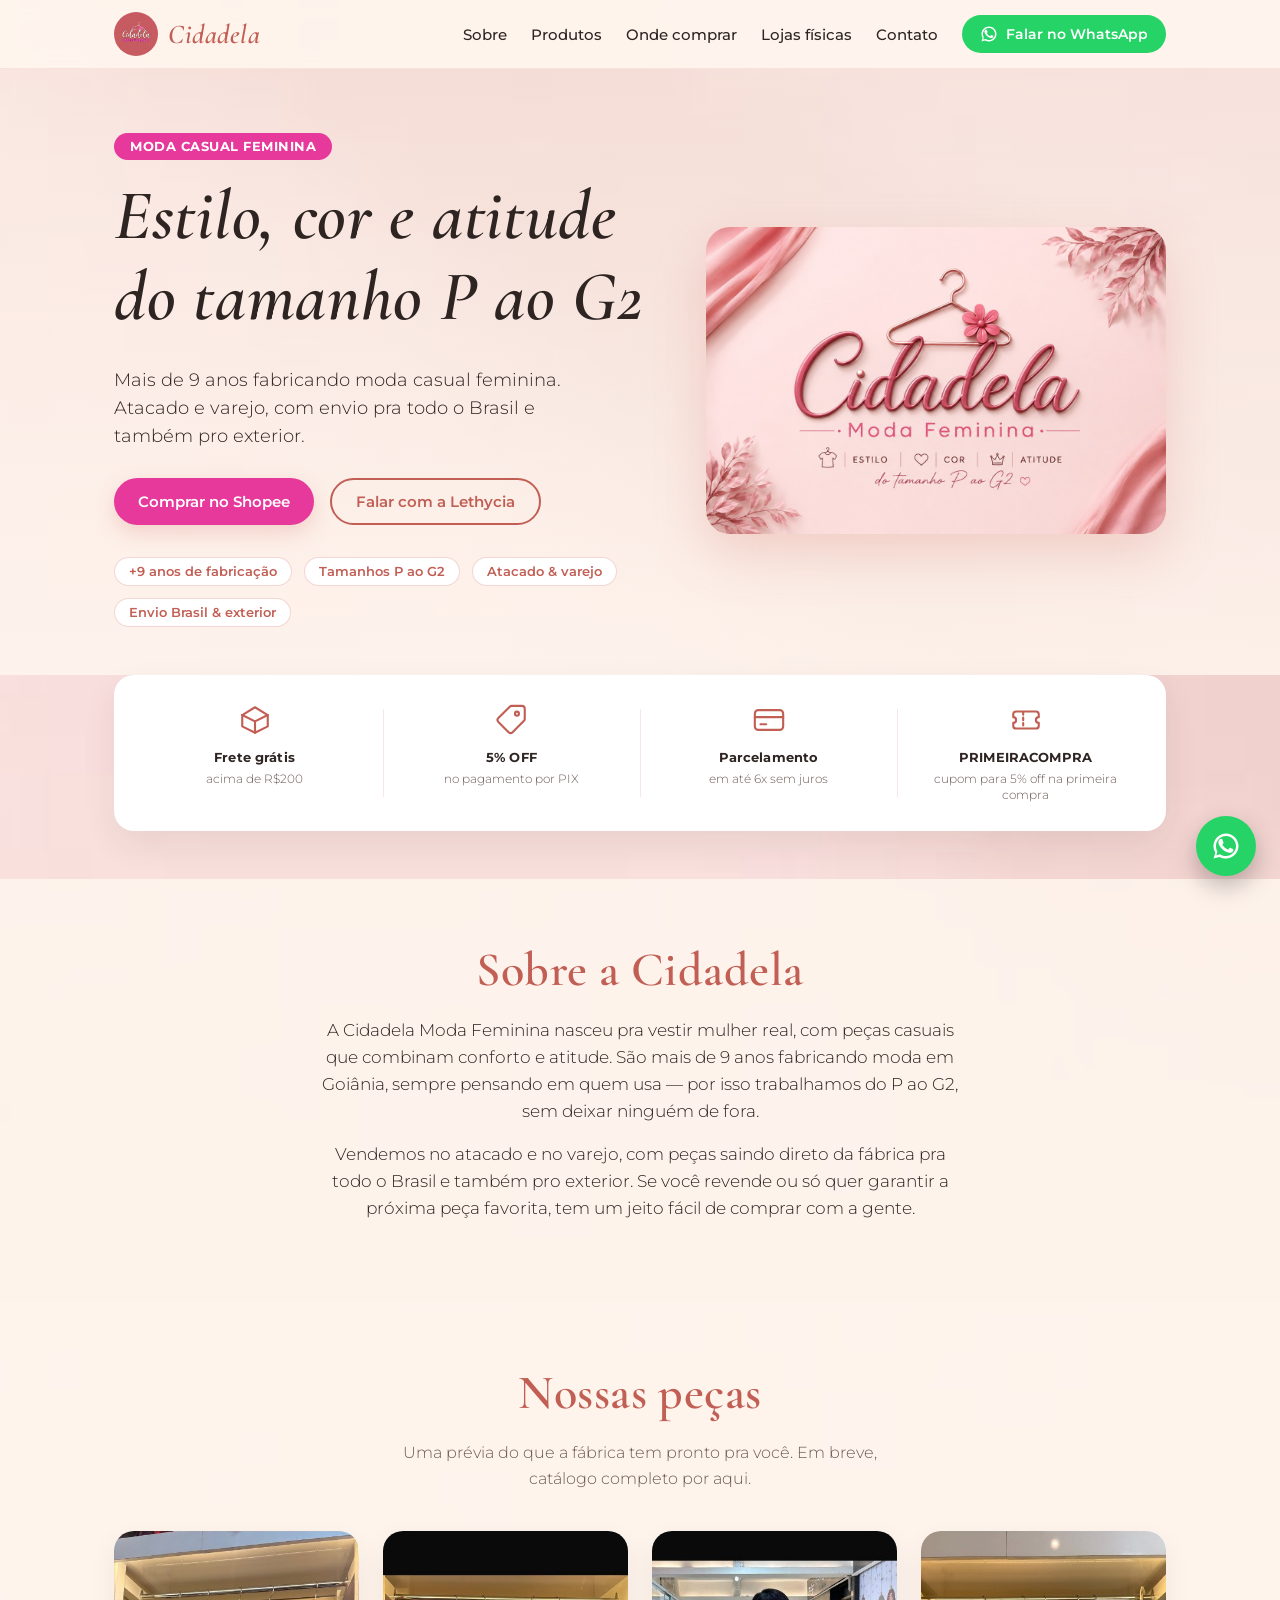
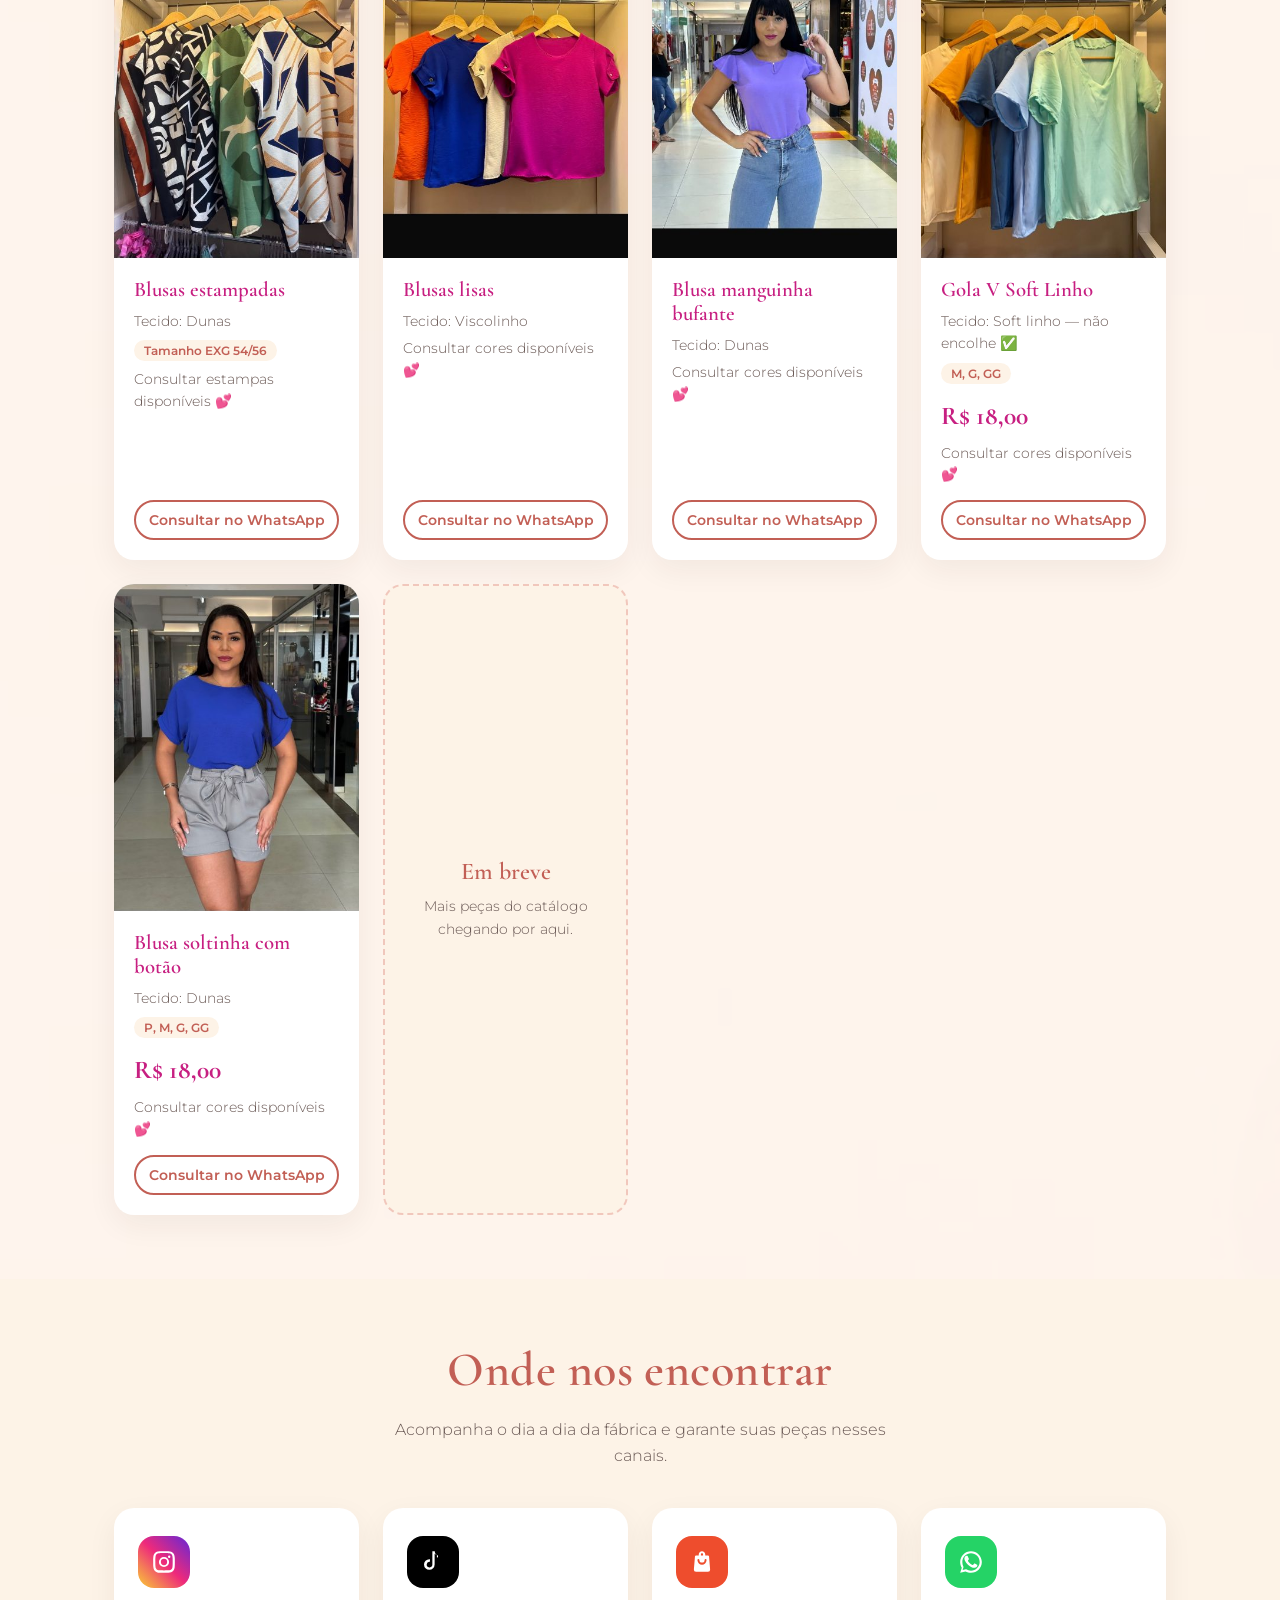
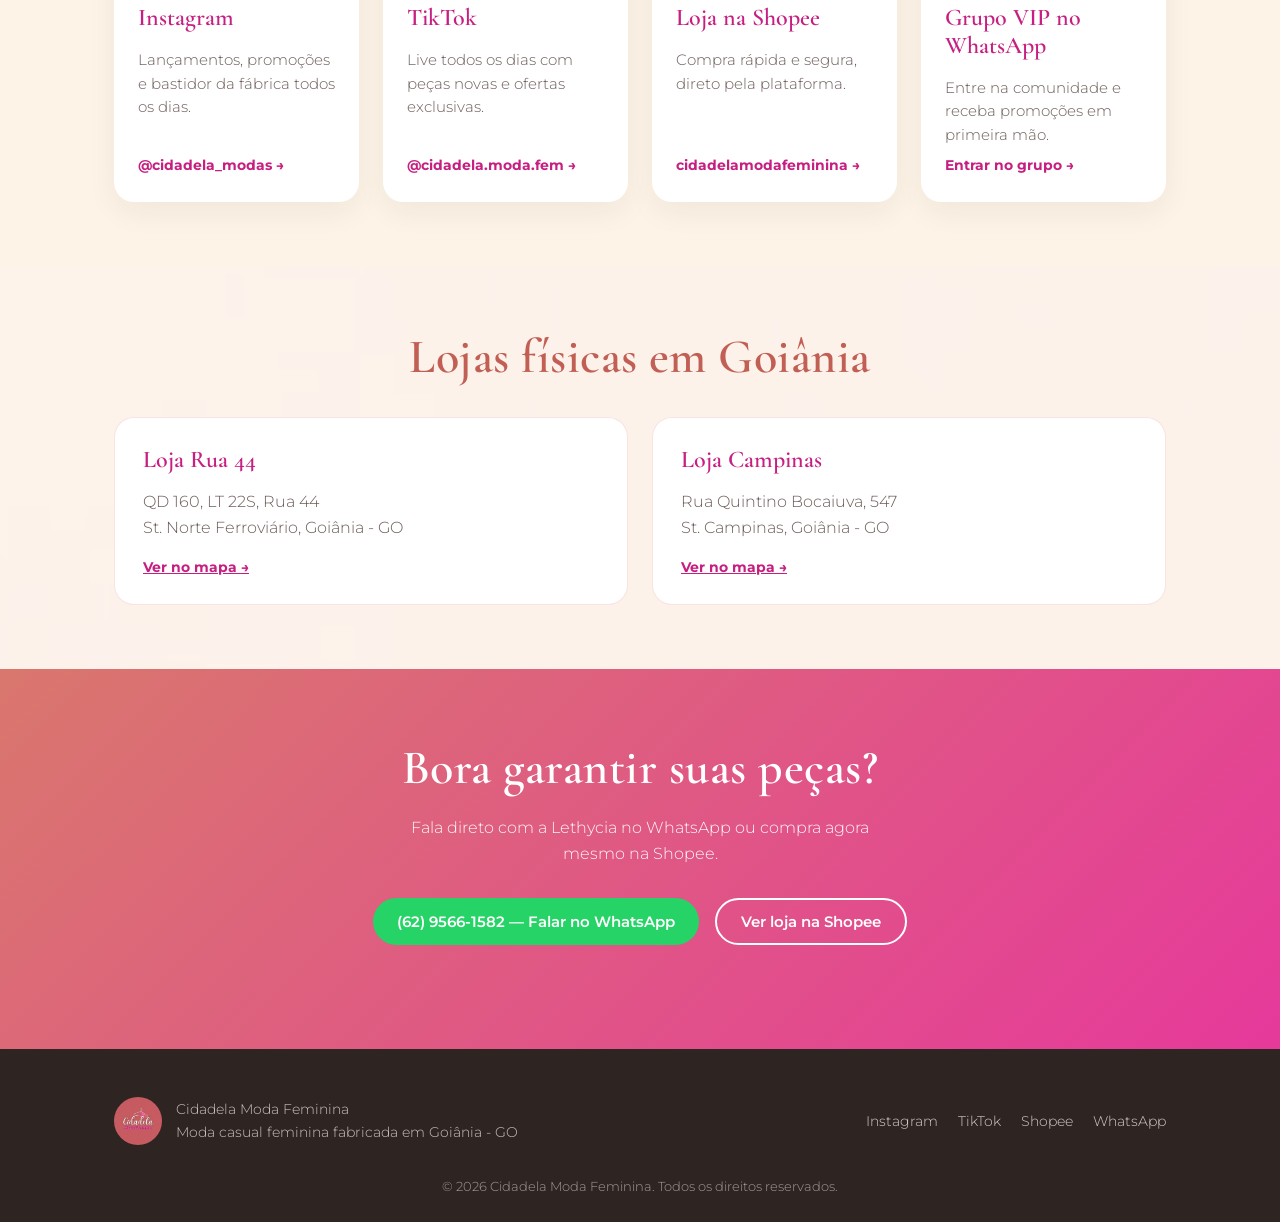
==== site/index.html @ cc1b218b "Site da Cidadela Modas: estrutura completa + faixa de benefícios Adiciona identidade visual, páginas" ====
<!DOCTYPE html>
<html lang="pt-BR">
<head>
<meta charset="UTF-8">
<meta name="viewport" content="width=device-width, initial-scale=1.0">
<title>Cidadela Moda Feminina | Moda Casual Feminina em Goiânia</title>
<meta name="description" content="Cidadela Moda Feminina — moda casual com mais de 9 anos de fabricação. Tamanhos P ao G2, atacado e varejo, envio para todo o Brasil e exterior. Lojas em Goiânia-GO.">
<link rel="icon" href="assets/logo.jpg">
<link rel="preconnect" href="https://fonts.googleapis.com">
<link rel="preconnect" href="https://fonts.gstatic.com" crossorigin>
<link href="https://fonts.googleapis.com/css2?family=Cormorant+Garamond:ital,wght@0,500;0,600;0,700;1,600&family=Montserrat:wght@300;400;500;600;700&display=swap" rel="stylesheet">
<link rel="stylesheet" href="css/style.css">
</head>
<body>

<header class="site-header">
  <div class="container header-inner">
    <a href="#topo" class="brand">
      <img src="assets/logo.jpg" alt="Cidadela Moda Feminina" class="brand-logo">
      <span class="brand-name">Cidadela</span>
    </a>

    <nav class="nav" id="nav">
      <a href="#sobre">Sobre</a>
      <a href="#produtos">Produtos</a>
      <a href="#onde-comprar">Onde comprar</a>
      <a href="#lojas">Lojas físicas</a>
      <a href="#contato">Contato</a>
    </nav>

    <a class="btn btn-whatsapp header-cta" href="https://wa.me/message/KGD7R2L3TGZCN1" target="_blank" rel="noopener">
      <svg viewBox="0 0 24 24" class="icon"><path d="M17.5 14.4c-.3-.1-1.7-.9-2-1-.3-.1-.5-.1-.7.1-.2.3-.8 1-.9 1.1-.2.2-.3.2-.6.1-.3-.1-1.3-.5-2.4-1.5-.9-.8-1.5-1.8-1.7-2.1-.2-.3 0-.5.1-.6.1-.1.3-.3.4-.5.1-.1.2-.3.3-.4.1-.2 0-.3 0-.5s-.7-1.7-1-2.3c-.2-.6-.5-.5-.7-.5h-.6c-.2 0-.5.1-.8.4-.3.3-1 1-1 2.4s1.1 2.8 1.2 3c.1.2 2.1 3.2 5 4.5.7.3 1.3.5 1.7.6.7.2 1.4.2 1.9.1.6-.1 1.7-.7 2-1.4.2-.7.2-1.2.1-1.4-.1-.1-.3-.2-.6-.3z"/><path d="M12 2C6.5 2 2 6.5 2 12c0 1.9.5 3.7 1.5 5.3L2 22l4.9-1.3C8.4 21.5 10.2 22 12 22c5.5 0 10-4.5 10-10S17.5 2 12 2zm0 18c-1.6 0-3.1-.4-4.4-1.2l-.3-.2-3 .8.8-2.9-.2-.3C4.4 15 4 13.6 4 12c0-4.4 3.6-8 8-8s8 3.6 8 8-3.6 8-8 8z"/></svg>
      Falar no WhatsApp
    </a>

    <button class="nav-toggle" id="navToggle" aria-label="Abrir menu">☰</button>
  </div>
</header>

<main>

  <section class="hero" id="topo">
    <div class="container hero-inner">
      <div class="hero-text">
        <span class="eyebrow">Moda Casual Feminina</span>
        <h1>Estilo, cor e atitude do tamanho P ao G2</h1>
        <p class="hero-sub">
          Mais de 9 anos fabricando moda casual feminina. Atacado e varejo,
          com envio pra todo o Brasil e também pro exterior.
        </p>
        <div class="hero-actions">
          <a class="btn btn-primary" href="https://shopee.com.br/cidadelamodafeminina" target="_blank" rel="noopener">Comprar no Shopee</a>
          <a class="btn btn-outline" href="https://wa.me/message/KGD7R2L3TGZCN1" target="_blank" rel="noopener">Falar com a Lethycia</a>
        </div>
        <div class="hero-badges">
          <span>+9 anos de fabricação</span>
          <span>Tamanhos P ao G2</span>
          <span>Atacado &amp; varejo</span>
          <span>Envio Brasil &amp; exterior</span>
        </div>
      </div>
      <div class="hero-media">
        <img src="assets/hero-banner.jpg" alt="Cidadela Moda Feminina — Estilo, cor e atitude do tamanho P ao G2" class="hero-logo">
      </div>
    </div>
  </section>

  <section class="beneficios">
    <div class="container">
      <div class="beneficios-bar">

        <div class="beneficio-item">
          <div class="beneficio-icon">
            <svg viewBox="0 0 24 24" fill="none" stroke="currentColor" stroke-width="1.5" stroke-linecap="round" stroke-linejoin="round"><path d="M21 8.5L12 3 3 8.5"/><path d="M3 8.5v8L12 21l9-4.5v-8"/><path d="M3 8.5L12 13l9-4.5"/><path d="M12 13v8"/></svg>
          </div>
          <h4>Frete grátis</h4>
          <p>acima de R$200</p>
        </div>

        <div class="beneficio-item">
          <div class="beneficio-icon">
            <svg viewBox="0 0 24 24" fill="none" stroke="currentColor" stroke-width="1.5" stroke-linecap="round" stroke-linejoin="round"><path d="M20.6 12.4L12.4 20.6a2 2 0 01-2.8 0l-7.2-7.2a2 2 0 010-2.8l8.2-8.2A2 2 0 0112 2H19a2 2 0 012 2v7a2 2 0 01-.4 1.4z"/><circle cx="15.5" cy="7.5" r="1.4"/></svg>
          </div>
          <h4>5% OFF</h4>
          <p>no pagamento por PIX</p>
        </div>

        <div class="beneficio-item">
          <div class="beneficio-icon">
            <svg viewBox="0 0 24 24" fill="none" stroke="currentColor" stroke-width="1.5" stroke-linecap="round" stroke-linejoin="round"><rect x="2" y="5" width="20" height="14" rx="2.5"/><path d="M2 10h20"/><path d="M6 15h4"/></svg>
          </div>
          <h4>Parcelamento</h4>
          <p>em até 6x sem juros</p>
        </div>

        <div class="beneficio-item">
          <div class="beneficio-icon">
            <svg viewBox="0 0 24 24" fill="none" stroke="currentColor" stroke-width="1.5" stroke-linecap="round" stroke-linejoin="round"><path d="M3 8a2 2 0 012-2h14a2 2 0 012 2v2a2 2 0 000 4v2a2 2 0 01-2 2H5a2 2 0 01-2-2v-2a2 2 0 000-4V8z"/><path d="M10 6.5v11" stroke-dasharray="1.8 2"/></svg>
          </div>
          <h4>PRIMEIRACOMPRA</h4>
          <p>cupom para 5% off na primeira compra</p>
        </div>

      </div>
    </div>
  </section>

  <section class="sobre" id="sobre">
    <div class="container">
      <h2>Sobre a Cidadela</h2>
      <p>
        A Cidadela Moda Feminina nasceu pra vestir mulher real, com peças
        casuais que combinam conforto e atitude. São mais de 9 anos
        fabricando moda em Goiânia, sempre pensando em quem usa —
        por isso trabalhamos do P ao G2, sem deixar ninguém de fora.
      </p>
      <p>
        Vendemos no atacado e no varejo, com peças saindo direto da
        fábrica pra todo o Brasil e também pro exterior. Se você
        revende ou só quer garantir a próxima peça favorita, tem um
        jeito fácil de comprar com a gente.
      </p>
    </div>
  </section>

  <section class="produtos" id="produtos">
    <div class="container">
      <h2>Nossas peças</h2>
      <p class="section-sub">Uma prévia do que a fábrica tem pronto pra você. Em breve, catálogo completo por aqui.</p>

      <div class="produtos-grid">

        <div class="produto-card">
          <div class="produto-img">
            <img src="assets/produtos/produto-1.jpg" alt="Blusas estampadas tecido Dunas, tamanho EXG 54/56">
          </div>
          <div class="produto-info">
            <h3>Blusas estampadas</h3>
            <p class="produto-tecido">Tecido: Dunas</p>
            <span class="produto-tag">Tamanho EXG 54/56</span>
            <p class="produto-obs">Consultar estampas disponíveis 💕</p>
            <a class="btn btn-outline produto-cta" href="https://wa.me/message/KGD7R2L3TGZCN1" target="_blank" rel="noopener">Consultar no WhatsApp</a>
          </div>
        </div>

        <div class="produto-card">
          <div class="produto-img">
            <img src="assets/produtos/produto-2.jpg" alt="Blusas lisas tecido Viscolinho em várias cores">
          </div>
          <div class="produto-info">
            <h3>Blusas lisas</h3>
            <p class="produto-tecido">Tecido: Viscolinho</p>
            <p class="produto-obs">Consultar cores disponíveis 💕</p>
            <a class="btn btn-outline produto-cta" href="https://wa.me/message/KGD7R2L3TGZCN1" target="_blank" rel="noopener">Consultar no WhatsApp</a>
          </div>
        </div>

        <div class="produto-card">
          <div class="produto-img">
            <img src="assets/produtos/produto-3.jpg" alt="Blusa manguinha bufante, tecido Dunas">
          </div>
          <div class="produto-info">
            <h3>Blusa manguinha bufante</h3>
            <p class="produto-tecido">Tecido: Dunas</p>
            <p class="produto-obs">Consultar cores disponíveis 💕</p>
            <a class="btn btn-outline produto-cta" href="https://wa.me/message/KGD7R2L3TGZCN1" target="_blank" rel="noopener">Consultar no WhatsApp</a>
          </div>
        </div>

        <div class="produto-card">
          <div class="produto-img">
            <img src="assets/produtos/produto-4.jpg" alt="Blusa gola V tecido Soft Linho, tamanhos M, G, GG">
          </div>
          <div class="produto-info">
            <h3>Gola V Soft Linho</h3>
            <p class="produto-tecido">Tecido: Soft linho — não encolhe ✅</p>
            <span class="produto-tag">M, G, GG</span>
            <p class="produto-preco">R$ 18,00</p>
            <p class="produto-obs">Consultar cores disponíveis 💕</p>
            <a class="btn btn-outline produto-cta" href="https://wa.me/message/KGD7R2L3TGZCN1" target="_blank" rel="noopener">Consultar no WhatsApp</a>
          </div>
        </div>

        <div class="produto-card">
          <div class="produto-img">
            <img src="assets/produtos/produto-5.jpg" alt="Blusa soltinha manga curta com botão, tamanhos P, M, G, GG">
          </div>
          <div class="produto-info">
            <h3>Blusa soltinha com botão</h3>
            <p class="produto-tecido">Tecido: Dunas</p>
            <span class="produto-tag">P, M, G, GG</span>
            <p class="produto-preco">R$ 18,00</p>
            <p class="produto-obs">Consultar cores disponíveis 💕</p>
            <a class="btn btn-outline produto-cta" href="https://wa.me/message/KGD7R2L3TGZCN1" target="_blank" rel="noopener">Consultar no WhatsApp</a>
          </div>
        </div>

        <div class="produto-card produto-card--em-breve">
          <div class="produto-em-breve-inner">
            <h3>Em breve</h3>
            <p>Mais peças do catálogo chegando por aqui.</p>
          </div>
        </div>

      </div>
    </div>
  </section>

  <section class="onde-comprar" id="onde-comprar">
    <div class="container">
      <h2>Onde nos encontrar</h2>
      <p class="section-sub">Acompanha o dia a dia da fábrica e garante suas peças nesses canais.</p>

      <div class="cards-grid">

        <a class="card" href="https://www.instagram.com/cidadela_modas/" target="_blank" rel="noopener">
          <div class="card-icon ig">
            <svg viewBox="0 0 24 24"><path d="M12 2c2.7 0 3.1 0 4.1.1 1.1 0 1.8.2 2.5.5.7.3 1.2.6 1.7 1.1.5.5.9 1 1.1 1.7.2.6.4 1.4.5 2.5.1 1 .1 1.4.1 4.1s0 3.1-.1 4.1c0 1.1-.2 1.8-.5 2.5-.3.7-.6 1.2-1.1 1.7-.5.5-1 .9-1.7 1.1-.6.2-1.4.4-2.5.5-1 .1-1.4.1-4.1.1s-3.1 0-4.1-.1c-1.1 0-1.8-.2-2.5-.5-.7-.3-1.2-.6-1.7-1.1-.5-.5-.9-1-1.1-1.7-.2-.6-.4-1.4-.5-2.5C2 15.1 2 14.7 2 12s0-3.1.1-4.1c0-1.1.2-1.8.5-2.5.3-.7.6-1.2 1.1-1.7.5-.5 1-.9 1.7-1.1.6-.2 1.4-.4 2.5-.5C8.9 2 9.3 2 12 2zm0 1.8c-2.6 0-2.9 0-4 .1-.9 0-1.4.2-1.8.3-.4.2-.7.4-1.1.7-.3.3-.5.6-.7 1.1-.1.3-.3.9-.3 1.8-.1 1-.1 1.4-.1 4s0 2.9.1 4c0 .9.2 1.4.3 1.8.2.4.4.7.7 1.1.3.3.6.5 1.1.7.3.1.9.3 1.8.3 1 .1 1.4.1 4 .1s2.9 0 4-.1c.9 0 1.4-.2 1.8-.3.4-.2.7-.4 1.1-.7.3-.3.5-.6.7-1.1.1-.3.3-.9.3-1.8.1-1 .1-1.4.1-4s0-2.9-.1-4c0-.9-.2-1.4-.3-1.8-.2-.4-.4-.7-.7-1.1-.3-.3-.6-.5-1.1-.7-.3-.1-.9-.3-1.8-.3-1-.1-1.4-.1-4-.1zm0 3.5a4.7 4.7 0 110 9.4 4.7 4.7 0 010-9.4zm0 1.8a2.9 2.9 0 100 5.8 2.9 2.9 0 000-5.8zm5.9-2a1.1 1.1 0 11-2.2 0 1.1 1.1 0 012.2 0z"/></svg>
          </div>
          <h3>Instagram</h3>
          <p>Lançamentos, promoções e bastidor da fábrica todos os dias.</p>
          <span class="card-link">@cidadela_modas →</span>
        </a>

        <a class="card" href="https://www.tiktok.com/@cidadela.moda.fem" target="_blank" rel="noopener">
          <div class="card-icon tt">
            <svg viewBox="0 0 24 24"><path d="M16.6 5.8a4.3 4.3 0 01-3.1-1.4v9.9a4.9 4.9 0 11-4.9-4.9c.2 0 .4 0 .6.1v2.3a2.6 2.6 0 102.2 2.6V2h2.2a4.3 4.3 0 003 3.9v1.9a6.5 6.5 0 01-1-.1v-1.9z"/></svg>
          </div>
          <h3>TikTok</h3>
          <p>Live todos os dias com peças novas e ofertas exclusivas.</p>
          <span class="card-link">@cidadela.moda.fem →</span>
        </a>

        <a class="card" href="https://shopee.com.br/cidadelamodafeminina" target="_blank" rel="noopener">
          <div class="card-icon shopee">
            <svg viewBox="0 0 24 24"><path d="M12 2c1.7 0 3 1.3 3 3v1h2.5a1 1 0 011 .9l1 12a2 2 0 01-2 2.1H6.5a2 2 0 01-2-2.1l1-12a1 1 0 011-.9H9V5c0-1.7 1.3-3 3-3zm0 2c-.6 0-1 .4-1 1v1h2V5c0-.6-.4-1-1-1zm-3.3 5.3a.9.9 0 00-.9 1c.2 2.4 2 4.2 4.2 4.2s4-1.8 4.2-4.2a.9.9 0 00-1.8-.2 2.4 2.4 0 01-4.8 0 .9.9 0 00-.9-.8z"/></svg>
          </div>
          <h3>Loja na Shopee</h3>
          <p>Compra rápida e segura, direto pela plataforma.</p>
          <span class="card-link">cidadelamodafeminina →</span>
        </a>

        <a class="card" href="https://chat.whatsapp.com/IP3tio9bbQS1uq82kIvzoi" target="_blank" rel="noopener">
          <div class="card-icon wa">
            <svg viewBox="0 0 24 24"><path d="M17.5 14.4c-.3-.1-1.7-.9-2-1-.3-.1-.5-.1-.7.1-.2.3-.8 1-.9 1.1-.2.2-.3.2-.6.1-.3-.1-1.3-.5-2.4-1.5-.9-.8-1.5-1.8-1.7-2.1-.2-.3 0-.5.1-.6.1-.1.3-.3.4-.5.1-.1.2-.3.3-.4.1-.2 0-.3 0-.5s-.7-1.7-1-2.3c-.2-.6-.5-.5-.7-.5h-.6c-.2 0-.5.1-.8.4-.3.3-1 1-1 2.4s1.1 2.8 1.2 3c.1.2 2.1 3.2 5 4.5.7.3 1.3.5 1.7.6.7.2 1.4.2 1.9.1.6-.1 1.7-.7 2-1.4.2-.7.2-1.2.1-1.4-.1-.1-.3-.2-.6-.3z"/><path d="M12 2C6.5 2 2 6.5 2 12c0 1.9.5 3.7 1.5 5.3L2 22l4.9-1.3C8.4 21.5 10.2 22 12 22c5.5 0 10-4.5 10-10S17.5 2 12 2zm0 18c-1.6 0-3.1-.4-4.4-1.2l-.3-.2-3 .8.8-2.9-.2-.3C4.4 15 4 13.6 4 12c0-4.4 3.6-8 8-8s8 3.6 8 8-3.6 8-8 8z"/></svg>
          </div>
          <h3>Grupo VIP no WhatsApp</h3>
          <p>Entre na comunidade e receba promoções em primeira mão.</p>
          <span class="card-link">Entrar no grupo →</span>
        </a>

      </div>
    </div>
  </section>

  <section class="lojas" id="lojas">
    <div class="container">
      <h2>Lojas físicas em Goiânia</h2>
      <div class="lojas-grid">
        <div class="loja-card">
          <h3>Loja Rua 44</h3>
          <p>QD 160, LT 22S, Rua 44<br>St. Norte Ferroviário, Goiânia - GO</p>
          <a href="https://www.google.com/maps/search/?api=1&query=QD+160%2C+LT+22S%2C+Rua+44%2C+St+Norte+Ferroviario%2C+Goiania+GO" target="_blank" rel="noopener" class="card-link">Ver no mapa →</a>
        </div>
        <div class="loja-card">
          <h3>Loja Campinas</h3>
          <p>Rua Quintino Bocaiuva, 547<br>St. Campinas, Goiânia - GO</p>
          <a href="https://www.google.com/maps/search/?api=1&query=Rua+Quintino+Bocaiuva%2C+547%2C+St+Campinas%2C+Goiania+GO" target="_blank" rel="noopener" class="card-link">Ver no mapa →</a>
        </div>
      </div>
    </div>
  </section>

  <section class="cta-final" id="contato">
    <div class="container cta-final-inner">
      <h2>Bora garantir suas peças?</h2>
      <p>Fala direto com a Lethycia no WhatsApp ou compra agora mesmo na Shopee.</p>
      <div class="hero-actions center">
        <a class="btn btn-whatsapp" href="https://wa.me/message/KGD7R2L3TGZCN1" target="_blank" rel="noopener">(62) 9566-1582 — Falar no WhatsApp</a>
        <a class="btn btn-outline-light" href="https://shopee.com.br/cidadelamodafeminina" target="_blank" rel="noopener">Ver loja na Shopee</a>
      </div>
    </div>
  </section>

</main>

<footer class="site-footer">
  <div class="container footer-inner">
    <div class="footer-brand">
      <img src="assets/logo.jpg" alt="Cidadela Moda Feminina" class="footer-logo">
      <p>Cidadela Moda Feminina<br>Moda casual feminina fabricada em Goiânia - GO</p>
    </div>
    <div class="footer-links">
      <a href="https://www.instagram.com/cidadela_modas/" target="_blank" rel="noopener">Instagram</a>
      <a href="https://www.tiktok.com/@cidadela.moda.fem" target="_blank" rel="noopener">TikTok</a>
      <a href="https://shopee.com.br/cidadelamodafeminina" target="_blank" rel="noopener">Shopee</a>
      <a href="https://wa.me/message/KGD7R2L3TGZCN1" target="_blank" rel="noopener">WhatsApp</a>
    </div>
  </div>
  <p class="footer-copy">© <span id="year"></span> Cidadela Moda Feminina. Todos os direitos reservados.</p>
</footer>

<a class="whatsapp-float" href="https://wa.me/message/KGD7R2L3TGZCN1" target="_blank" rel="noopener" aria-label="Falar no WhatsApp">
  <svg viewBox="0 0 24 24"><path d="M17.5 14.4c-.3-.1-1.7-.9-2-1-.3-.1-.5-.1-.7.1-.2.3-.8 1-.9 1.1-.2.2-.3.2-.6.1-.3-.1-1.3-.5-2.4-1.5-.9-.8-1.5-1.8-1.7-2.1-.2-.3 0-.5.1-.6.1-.1.3-.3.4-.5.1-.1.2-.3.3-.4.1-.2 0-.3 0-.5s-.7-1.7-1-2.3c-.2-.6-.5-.5-.7-.5h-.6c-.2 0-.5.1-.8.4-.3.3-1 1-1 2.4s1.1 2.8 1.2 3c.1.2 2.1 3.2 5 4.5.7.3 1.3.5 1.7.6.7.2 1.4.2 1.9.1.6-.1 1.7-.7 2-1.4.2-.7.2-1.2.1-1.4-.1-.1-.3-.2-.6-.3z"/><path d="M12 2C6.5 2 2 6.5 2 12c0 1.9.5 3.7 1.5 5.3L2 22l4.9-1.3C8.4 21.5 10.2 22 12 22c5.5 0 10-4.5 10-10S17.5 2 12 2zm0 18c-1.6 0-3.1-.4-4.4-1.2l-.3-.2-3 .8.8-2.9-.2-.3C4.4 15 4 13.6 4 12c0-4.4 3.6-8 8-8s8 3.6 8 8-3.6 8-8 8z"/></svg>
</a>

<script src="js/script.js"></script>
</body>
</html>
---- site/css/style.css ----
:root {
  --coral: #D9776D;
  --coral-dark: #C25F55;
  --magenta: #E6399B;
  --magenta-dark: #C71F81;
  --cream: #FFF8F0;
  --cream-deep: #FDF3E7;
  --ink: #2E2422;
  --shadow: rgba(217, 119, 109, 0.25);
}

* { box-sizing: border-box; }

html { scroll-behavior: smooth; }

body {
  margin: 0;
  font-family: 'Montserrat', sans-serif;
  font-weight: 300;
  color: var(--ink);
  background: var(--cream) url('../assets/fundo.jpg') no-repeat center top scroll;
  background-size: cover;
  overflow-x: hidden;
}

h1, h2, h3 {
  font-family: 'Cormorant Garamond', serif;
  font-weight: 600;
  letter-spacing: .01em;
  margin: 0 0 .4em;
  line-height: 1.15;
}

h1 { font-size: clamp(2.8rem, 5.5vw, 4.4rem); font-style: italic; font-weight: 600; }
h2 { font-size: clamp(2.2rem, 4vw, 3rem); color: var(--coral-dark); }
h3 { font-size: 1.5rem; font-weight: 600; color: var(--magenta-dark); letter-spacing: 0; }

p { line-height: 1.6; }

.container {
  max-width: 1100px;
  margin: 0 auto;
  padding: 0 24px;
}

/* Header */
.site-header {
  position: sticky;
  top: 0;
  z-index: 50;
  background: rgba(255, 248, 240, 0.9);
  backdrop-filter: blur(8px);
  border-bottom: 1px solid rgba(217, 119, 109, 0.15);
}

.header-inner {
  display: flex;
  align-items: center;
  gap: 24px;
  padding: 12px 24px;
}

.brand {
  display: flex;
  align-items: center;
  gap: 10px;
  text-decoration: none;
  color: var(--ink);
  margin-right: auto;
}

.brand-logo {
  width: 44px;
  height: 44px;
  border-radius: 50%;
  object-fit: cover;
}

.brand-name {
  font-family: 'Cormorant Garamond', serif;
  font-style: italic;
  font-weight: 600;
  font-size: 1.7rem;
  letter-spacing: .02em;
  color: var(--coral-dark);
}

.nav {
  display: flex;
  gap: 24px;
}

.nav a {
  text-decoration: none;
  color: var(--ink);
  font-weight: 500;
  font-size: .95rem;
}

.nav a:hover { color: var(--magenta); }

.nav-toggle {
  display: none;
  background: none;
  border: none;
  font-size: 1.4rem;
  cursor: pointer;
  color: var(--coral-dark);
}

/* Buttons */
.btn {
  display: inline-flex;
  align-items: center;
  gap: 8px;
  padding: 12px 24px;
  border-radius: 999px;
  text-decoration: none;
  font-weight: 600;
  font-size: .95rem;
  transition: transform .15s ease, box-shadow .15s ease;
  white-space: nowrap;
}

.btn:hover { transform: translateY(-2px); }

.btn .icon { width: 18px; height: 18px; fill: currentColor; }

.btn-primary {
  background: var(--magenta);
  color: #fff;
  box-shadow: 0 8px 20px var(--shadow);
}

.btn-outline {
  background: transparent;
  border: 2px solid var(--coral-dark);
  color: var(--coral-dark);
}

.btn-outline-light {
  background: transparent;
  border: 2px solid #fff;
  color: #fff;
}

.btn-whatsapp {
  background: #25D366;
  color: #fff;
}

.header-cta { padding: 10px 18px; font-size: .85rem; }

/* Hero */
.hero {
  padding: 64px 0 48px;
  background: linear-gradient(rgba(255, 248, 240, .35), rgba(255, 248, 240, .8));
}

.hero-inner {
  display: flex;
  align-items: center;
  gap: 48px;
  flex-wrap: wrap;
}

.hero-text { flex: 1 1 420px; }

.eyebrow {
  display: inline-block;
  background: var(--magenta);
  color: #fff;
  padding: 6px 16px;
  border-radius: 999px;
  font-size: .8rem;
  font-weight: 700;
  letter-spacing: .04em;
  text-transform: uppercase;
  margin-bottom: 16px;
}

.hero-sub {
  font-size: 1.1rem;
  max-width: 480px;
  margin-bottom: 28px;
}

.hero-actions {
  display: flex;
  gap: 16px;
  flex-wrap: wrap;
  margin-bottom: 32px;
}

.hero-actions.center { justify-content: center; }

.hero-badges {
  display: flex;
  gap: 12px;
  flex-wrap: wrap;
}

.hero-badges span {
  background: #fff;
  border: 1px solid rgba(217,119,109,.3);
  padding: 6px 14px;
  border-radius: 999px;
  font-size: .8rem;
  color: var(--coral-dark);
  font-weight: 600;
}

.hero-media {
  flex: 1 1 280px;
  display: flex;
  justify-content: center;
}

.hero-logo {
  width: min(460px, 90vw);
  height: auto;
  border-radius: 24px;
  box-shadow: 0 20px 50px var(--shadow);
}

/* Benefícios */
.beneficios {
  padding: 0 0 48px;
  position: relative;
  z-index: 1;
}

.beneficios-bar {
  background: #fff;
  border-radius: 20px;
  box-shadow: 0 14px 34px rgba(46, 36, 34, .08);
  display: grid;
  grid-template-columns: repeat(4, 1fr);
  padding: 28px 12px;
}

.beneficio-item {
  display: flex;
  flex-direction: column;
  align-items: center;
  text-align: center;
  gap: 6px;
  padding: 0 16px;
  position: relative;
}

.beneficio-item + .beneficio-item::before {
  content: '';
  position: absolute;
  left: 0;
  top: 6px;
  bottom: 6px;
  width: 1px;
  background: rgba(217, 119, 109, .18);
}

.beneficio-icon {
  width: 34px;
  height: 34px;
  color: var(--coral-dark);
  margin-bottom: 6px;
}

.beneficio-icon svg { width: 100%; height: 100%; }

.beneficio-item h4 {
  font-family: 'Montserrat', sans-serif;
  font-size: .82rem;
  font-weight: 700;
  color: var(--ink);
  margin: 0;
  letter-spacing: .01em;
}

.beneficio-item p {
  font-size: .76rem;
  color: #6b5a56;
  margin: 0;
  line-height: 1.3;
}

@media (max-width: 780px) {
  .beneficios-bar {
    grid-template-columns: repeat(2, 1fr);
    row-gap: 28px;
  }

  .beneficio-item:nth-child(odd)::before { display: none; }
}

@media (max-width: 420px) {
  .beneficios-bar { grid-template-columns: 1fr; }
  .beneficio-item::before { display: none; }
}

/* Sobre */
.sobre {
  padding: 64px 0;
  text-align: center;
  background: rgba(255, 248, 240, .82);
}

.sobre p {
  max-width: 640px;
  margin: 0 auto 16px;
  font-size: 1.05rem;
}

/* Produtos */
.produtos {
  padding: 64px 0;
  background: rgba(255, 248, 240, .88);
}

.produtos h2 { text-align: center; }

.produtos-grid {
  display: grid;
  grid-template-columns: repeat(auto-fit, minmax(230px, 1fr));
  gap: 24px;
  margin-top: 40px;
}

.produto-card {
  background: #fff;
  border-radius: 20px;
  overflow: hidden;
  box-shadow: 0 10px 30px rgba(46, 36, 34, .06);
  display: flex;
  flex-direction: column;
  transition: transform .2s ease, box-shadow .2s ease;
}

.produto-card:hover {
  transform: translateY(-6px);
  box-shadow: 0 16px 36px var(--shadow);
}

.produto-img {
  aspect-ratio: 3 / 4;
  overflow: hidden;
  background: var(--cream-deep);
}

.produto-img img {
  width: 100%;
  height: 100%;
  object-fit: cover;
  display: block;
}

.produto-info {
  padding: 20px;
  display: flex;
  flex-direction: column;
  gap: 6px;
  flex: 1;
}

.produto-info h3 { font-size: 1.3rem; margin-bottom: 2px; }

.produto-tecido {
  font-size: .88rem;
  color: #6b5a56;
  margin: 0;
}

.produto-tag {
  display: inline-block;
  align-self: flex-start;
  background: var(--cream-deep);
  color: var(--coral-dark);
  font-size: .78rem;
  font-weight: 600;
  padding: 3px 10px;
  border-radius: 999px;
  margin: 2px 0;
}

.produto-preco {
  font-family: 'Cormorant Garamond', serif;
  font-size: 1.6rem;
  font-weight: 700;
  color: var(--magenta-dark);
  margin: 4px 0 0;
}

.produto-obs {
  font-size: .85rem;
  color: #6b5a56;
  margin: 0 0 8px;
}

.produto-cta {
  margin-top: auto;
  justify-content: center;
  padding: 10px 20px;
  font-size: .85rem;
}

.produto-card--em-breve {
  align-items: center;
  justify-content: center;
  text-align: center;
  background: var(--cream-deep);
  border: 2px dashed rgba(217, 119, 109, .35);
  box-shadow: none;
  min-height: 260px;
}

.produto-em-breve-inner { padding: 24px; }
.produto-em-breve-inner h3 { color: var(--coral-dark); }
.produto-em-breve-inner p { color: #6b5a56; font-size: .9rem; margin: 0; }

/* Onde comprar */
.onde-comprar {
  padding: 64px 0;
  background: var(--cream-deep);
}

.onde-comprar h2, .lojas h2 { text-align: center; }

.section-sub {
  text-align: center;
  max-width: 520px;
  margin: 0 auto 40px;
  color: #6b5a56;
}

.cards-grid {
  display: grid;
  grid-template-columns: repeat(auto-fit, minmax(230px, 1fr));
  gap: 24px;
}

.card {
  background: #fff;
  border-radius: 20px;
  padding: 28px 24px;
  text-decoration: none;
  color: var(--ink);
  box-shadow: 0 10px 30px rgba(46, 36, 34, .06);
  transition: transform .2s ease, box-shadow .2s ease;
  display: flex;
  flex-direction: column;
  gap: 8px;
}

.card:hover {
  transform: translateY(-6px);
  box-shadow: 0 16px 36px var(--shadow);
}

.card-icon {
  width: 52px;
  height: 52px;
  border-radius: 16px;
  display: flex;
  align-items: center;
  justify-content: center;
  margin-bottom: 8px;
}

.card-icon svg { width: 26px; height: 26px; fill: #fff; }

.card-icon.ig { background: linear-gradient(45deg, #f9ce34, #ee2a7b, #6228d7); }
.card-icon.tt { background: #000; }
.card-icon.shopee { background: #EE4D2D; }
.card-icon.wa { background: #25D366; }

.card p { font-size: .92rem; color: #6b5a56; margin: 0; }

.card-link {
  margin-top: auto;
  font-weight: 700;
  color: var(--magenta-dark);
  font-size: .9rem;
}

/* Lojas */
.lojas { padding: 64px 0; background: rgba(255, 248, 240, .82); }

.lojas-grid {
  display: grid;
  grid-template-columns: repeat(auto-fit, minmax(260px, 1fr));
  gap: 24px;
  margin-top: 32px;
}

.loja-card {
  background: #fff;
  border: 1px solid rgba(217,119,109,.2);
  border-radius: 20px;
  padding: 28px;
}

.loja-card p { color: #6b5a56; margin-bottom: 16px; }

/* CTA final */
.cta-final {
  padding: 72px 0;
  background: linear-gradient(135deg, var(--coral), var(--magenta));
  color: #fff;
  text-align: center;
}

.cta-final h2 { color: #fff; }
.cta-final p { max-width: 460px; margin: 0 auto 32px; opacity: .95; }

/* Footer */
.site-footer {
  background: var(--ink);
  color: #f4e9e6;
  padding: 48px 0 24px;
}

.footer-inner {
  display: flex;
  justify-content: space-between;
  align-items: center;
  flex-wrap: wrap;
  gap: 24px;
}

.footer-brand {
  display: flex;
  align-items: center;
  gap: 14px;
}

.footer-logo {
  width: 48px;
  height: 48px;
  border-radius: 50%;
  object-fit: cover;
}

.footer-brand p { margin: 0; font-size: .9rem; opacity: .8; }

.footer-links {
  display: flex;
  gap: 20px;
  flex-wrap: wrap;
}

.footer-links a {
  color: #f4e9e6;
  text-decoration: none;
  font-size: .9rem;
  opacity: .85;
}

.footer-links a:hover { opacity: 1; color: var(--magenta); }

.footer-copy {
  text-align: center;
  font-size: .8rem;
  opacity: .6;
  margin: 32px 0 0;
}

/* Floating WhatsApp */
.whatsapp-float {
  position: fixed;
  bottom: 24px;
  right: 24px;
  width: 60px;
  height: 60px;
  background: #25D366;
  border-radius: 50%;
  display: flex;
  align-items: center;
  justify-content: center;
  box-shadow: 0 10px 24px rgba(0,0,0,.25);
  z-index: 60;
}

.whatsapp-float svg { width: 30px; height: 30px; fill: #fff; }

/* Responsive */
@media (max-width: 780px) {
  .nav { display: none; }
  .nav-toggle { display: block; }
  .header-cta { display: none; }

  .nav.open {
    display: flex;
    flex-direction: column;
    position: absolute;
    top: 100%;
    left: 0;
    right: 0;
    background: var(--cream);
    padding: 16px 24px;
    gap: 16px;
    box-shadow: 0 10px 20px rgba(0,0,0,.08);
  }
}
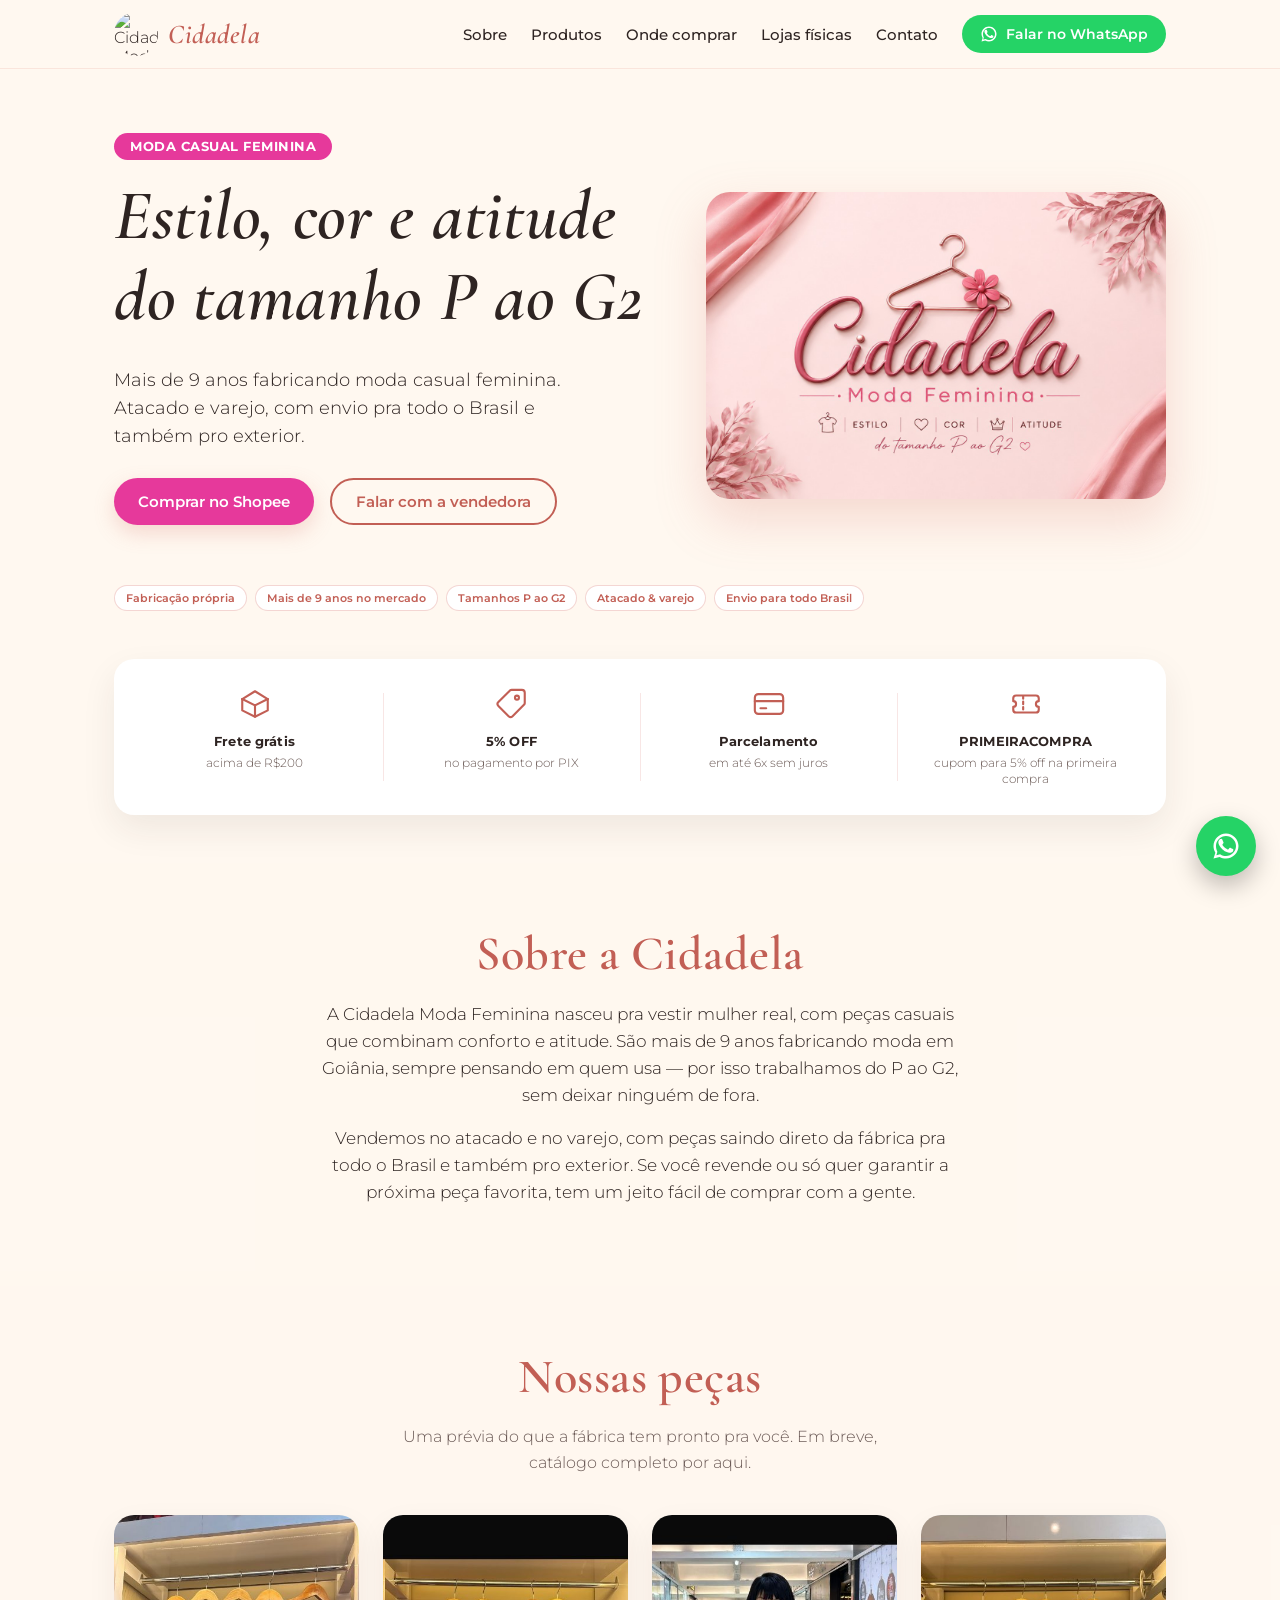
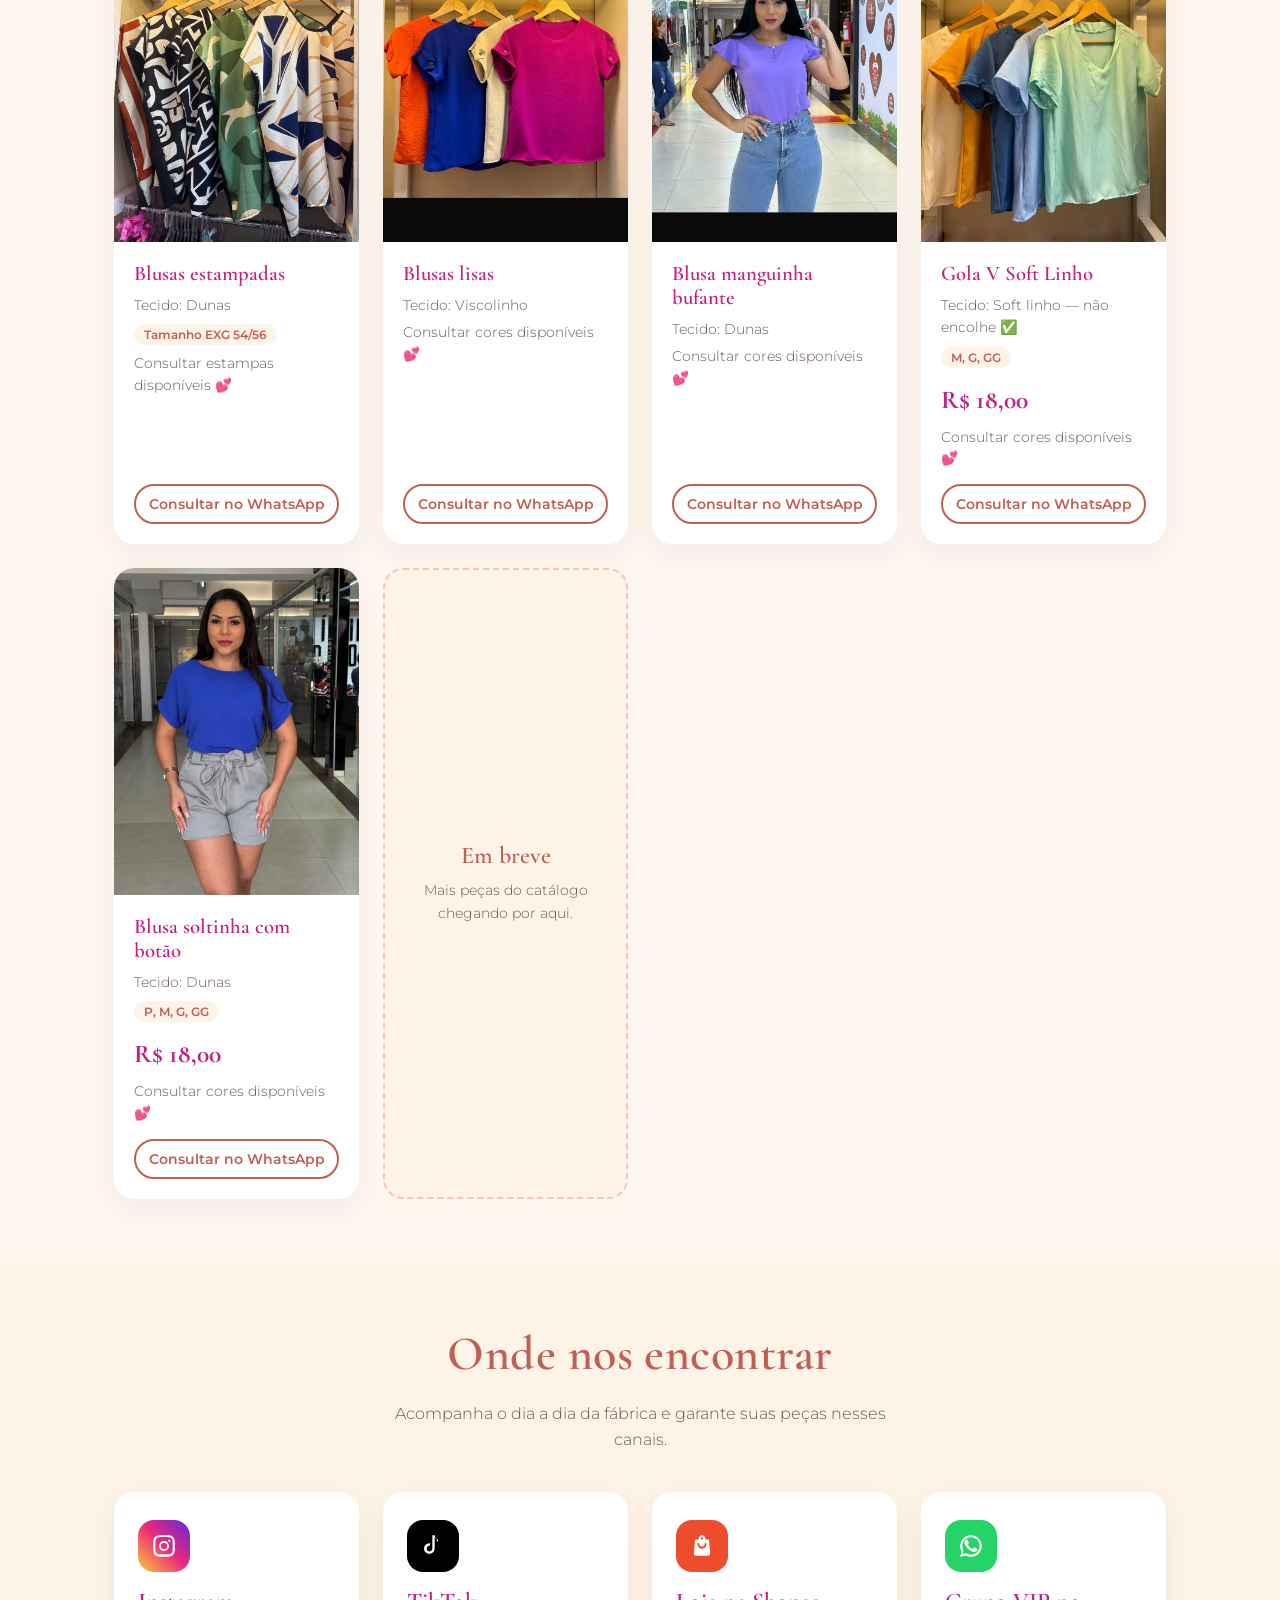
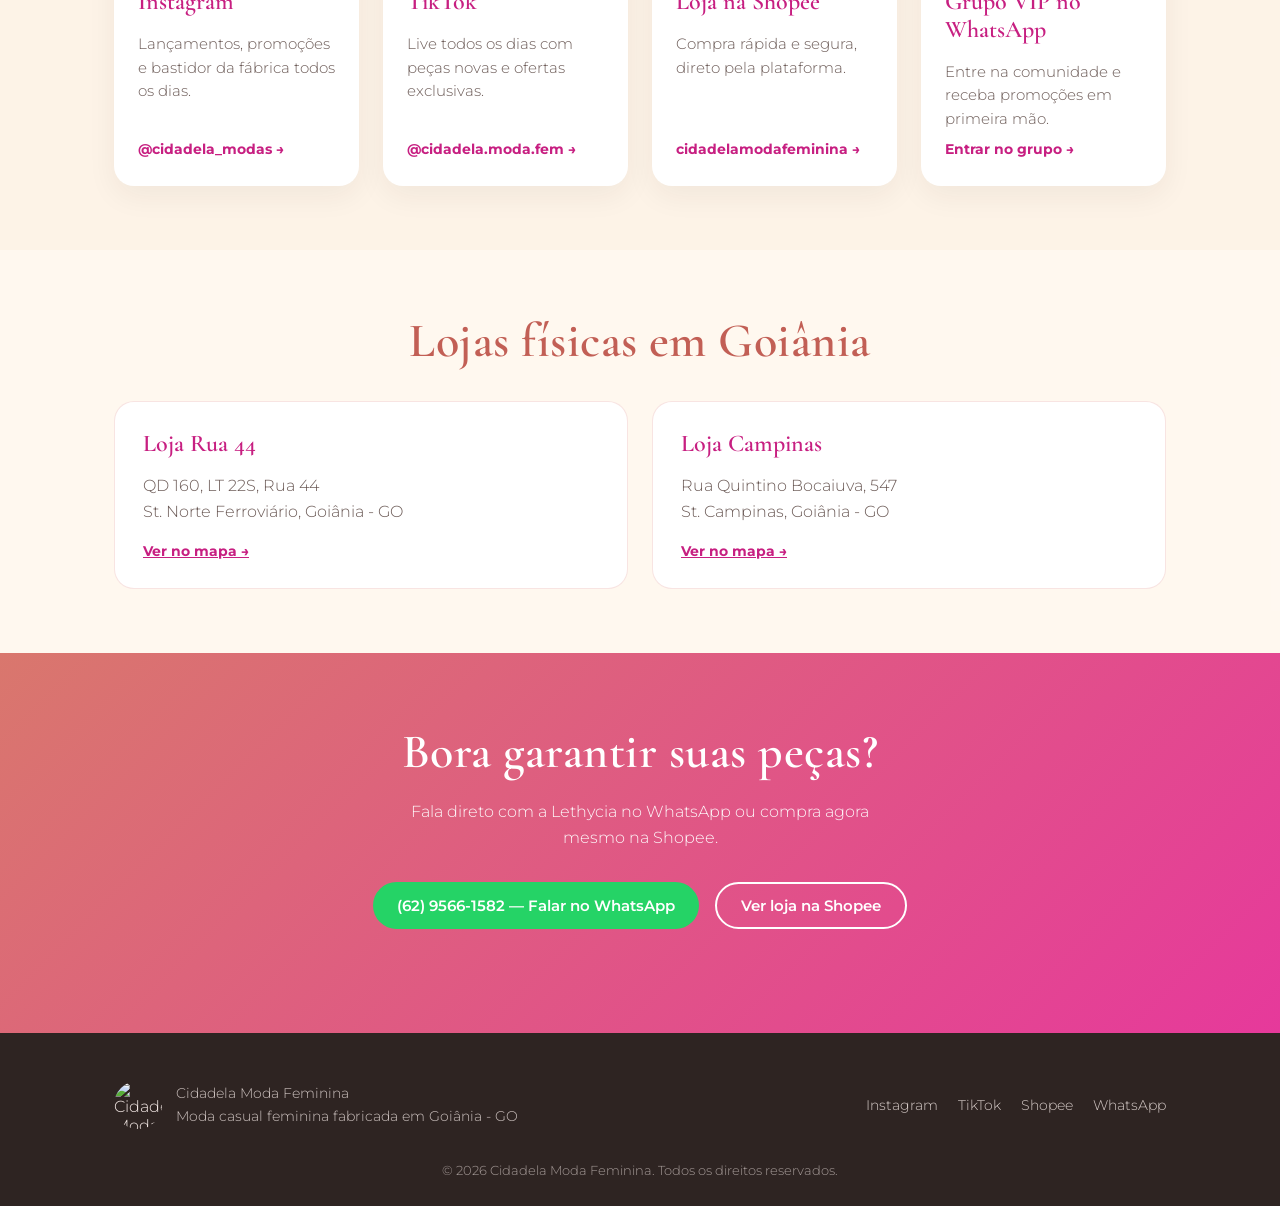
==== commit 3cab01ac: "Hero: botão 'Falar com a vendedora' e faixa de badges compacta com 5 informações" ====
--- a/site/index.html
+++ b/site/index.html
@@ -40,27 +40,30 @@
 <main>
 
   <section class="hero" id="topo">
-    <div class="container hero-inner">
-      <div class="hero-text">
-        <span class="eyebrow">Moda Casual Feminina</span>
-        <h1>Estilo, cor e atitude do tamanho P ao G2</h1>
-        <p class="hero-sub">
-          Mais de 9 anos fabricando moda casual feminina. Atacado e varejo,
-          com envio pra todo o Brasil e também pro exterior.
-        </p>
-        <div class="hero-actions">
-          <a class="btn btn-primary" href="https://shopee.com.br/cidadelamodafeminina" target="_blank" rel="noopener">Comprar no Shopee</a>
-          <a class="btn btn-outline" href="https://wa.me/message/KGD7R2L3TGZCN1" target="_blank" rel="noopener">Falar com a Lethycia</a>
-        </div>
-        <div class="hero-badges">
-          <span>+9 anos de fabricação</span>
-          <span>Tamanhos P ao G2</span>
-          <span>Atacado &amp; varejo</span>
-          <span>Envio Brasil &amp; exterior</span>
-        </div>
-      </div>
-      <div class="hero-media">
-        <img src="assets/hero-banner.jpg" alt="Cidadela Moda Feminina — Estilo, cor e atitude do tamanho P ao G2" class="hero-logo">
+    <div class="container">
+      <div class="hero-inner">
+        <div class="hero-text">
+          <span class="eyebrow">Moda Casual Feminina</span>
+          <h1>Estilo, cor e atitude do tamanho P ao G2</h1>
+          <p class="hero-sub">
+            Mais de 9 anos fabricando moda casual feminina. Atacado e varejo,
+            com envio pra todo o Brasil e também pro exterior.
+          </p>
+          <div class="hero-actions">
+            <a class="btn btn-primary" href="https://shopee.com.br/cidadelamodafeminina" target="_blank" rel="noopener">Comprar no Shopee</a>
+            <a class="btn btn-outline" href="https://wa.me/message/KGD7R2L3TGZCN1" target="_blank" rel="noopener">Falar com a vendedora</a>
+          </div>
+        </div>
+        <div class="hero-media">
+          <img src="assets/hero-banner.jpg" alt="Cidadela Moda Feminina — Estilo, cor e atitude do tamanho P ao G2" class="hero-logo">
+        </div>
+      </div>
+      <div class="hero-badges">
+        <span>Fabricação própria</span>
+        <span>Mais de 9 anos no mercado</span>
+        <span>Tamanhos P ao G2</span>
+        <span>Atacado &amp; varejo</span>
+        <span>Envio para todo Brasil</span>
       </div>
     </div>
   </section>
--- a/site/css/style.css
+++ b/site/css/style.css
@@ -196,18 +196,20 @@
 
 .hero-badges {
   display: flex;
-  gap: 12px;
+  gap: 8px;
   flex-wrap: wrap;
+  margin-top: 28px;
 }
 
 .hero-badges span {
   background: #fff;
   border: 1px solid rgba(217,119,109,.3);
-  padding: 6px 14px;
+  padding: 5px 11px;
   border-radius: 999px;
-  font-size: .8rem;
+  font-size: .7rem;
   color: var(--coral-dark);
   font-weight: 600;
+  white-space: nowrap;
 }
 
 .hero-media {
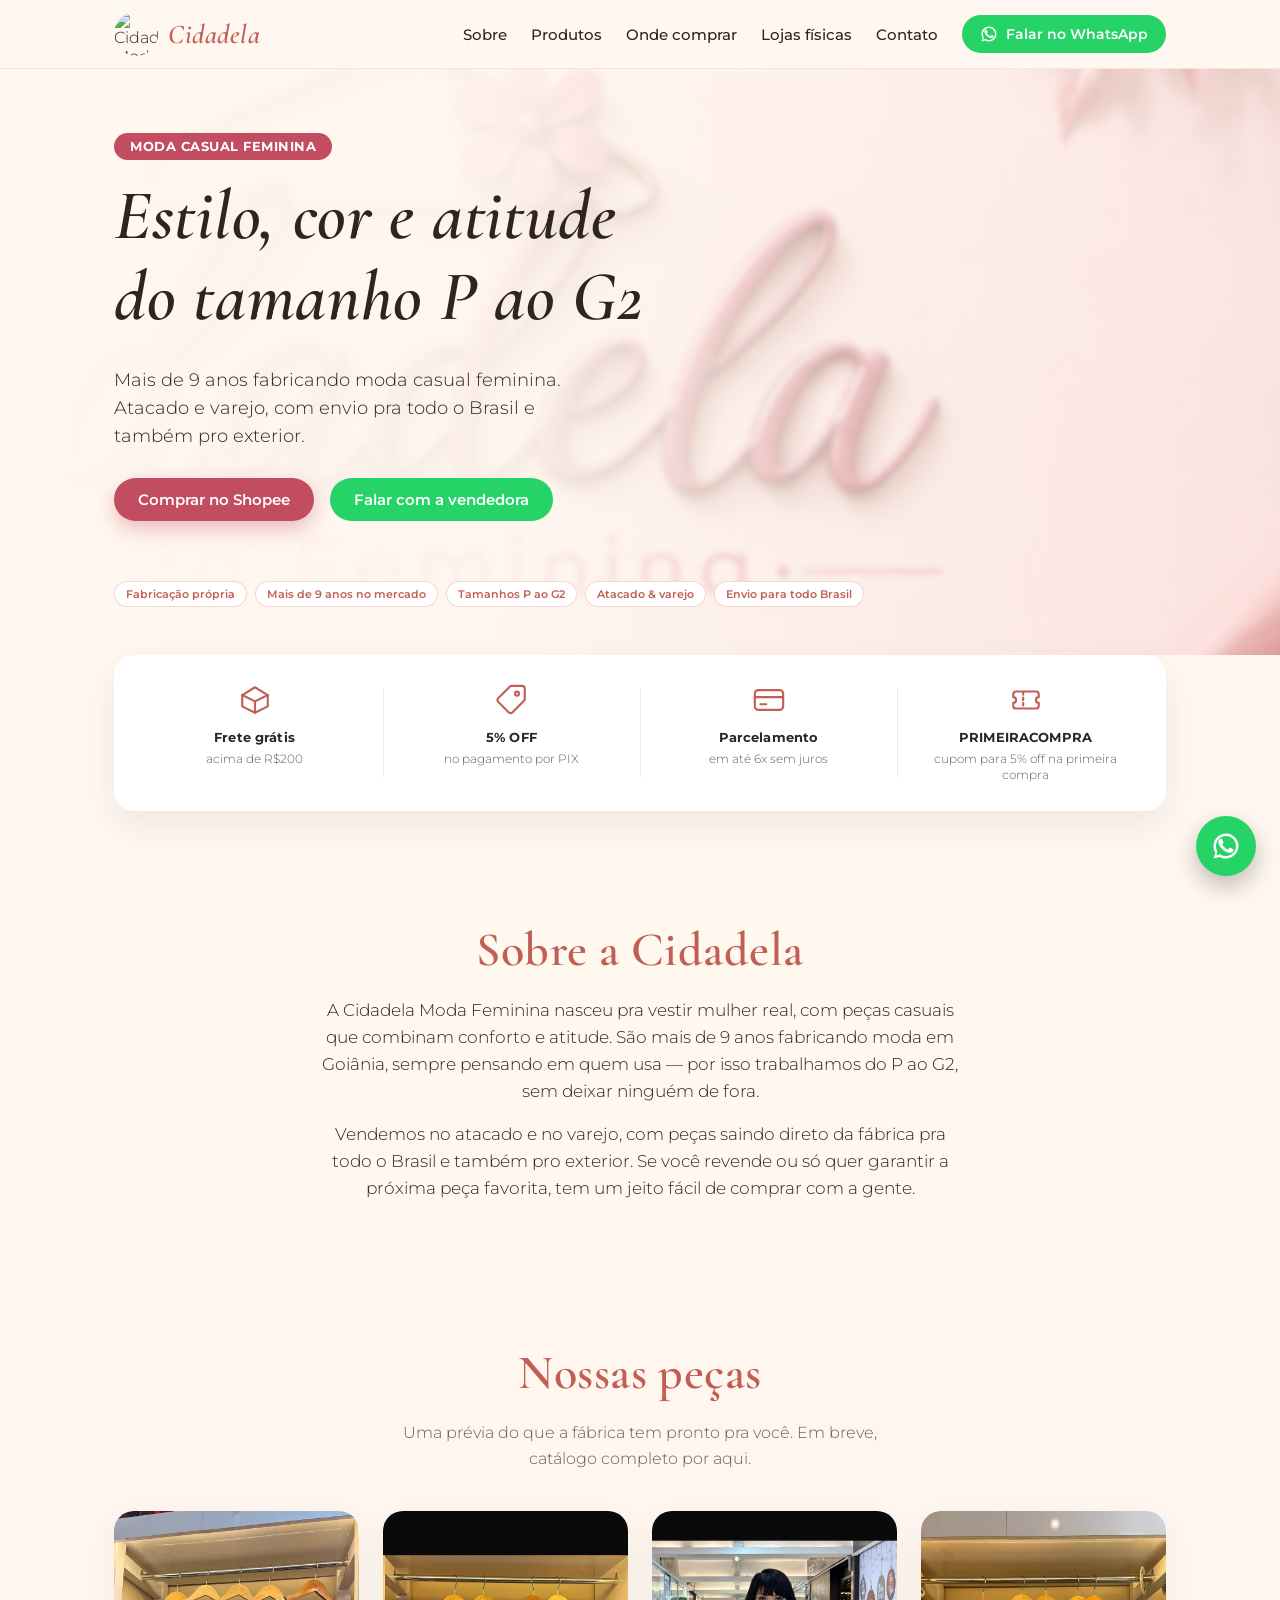
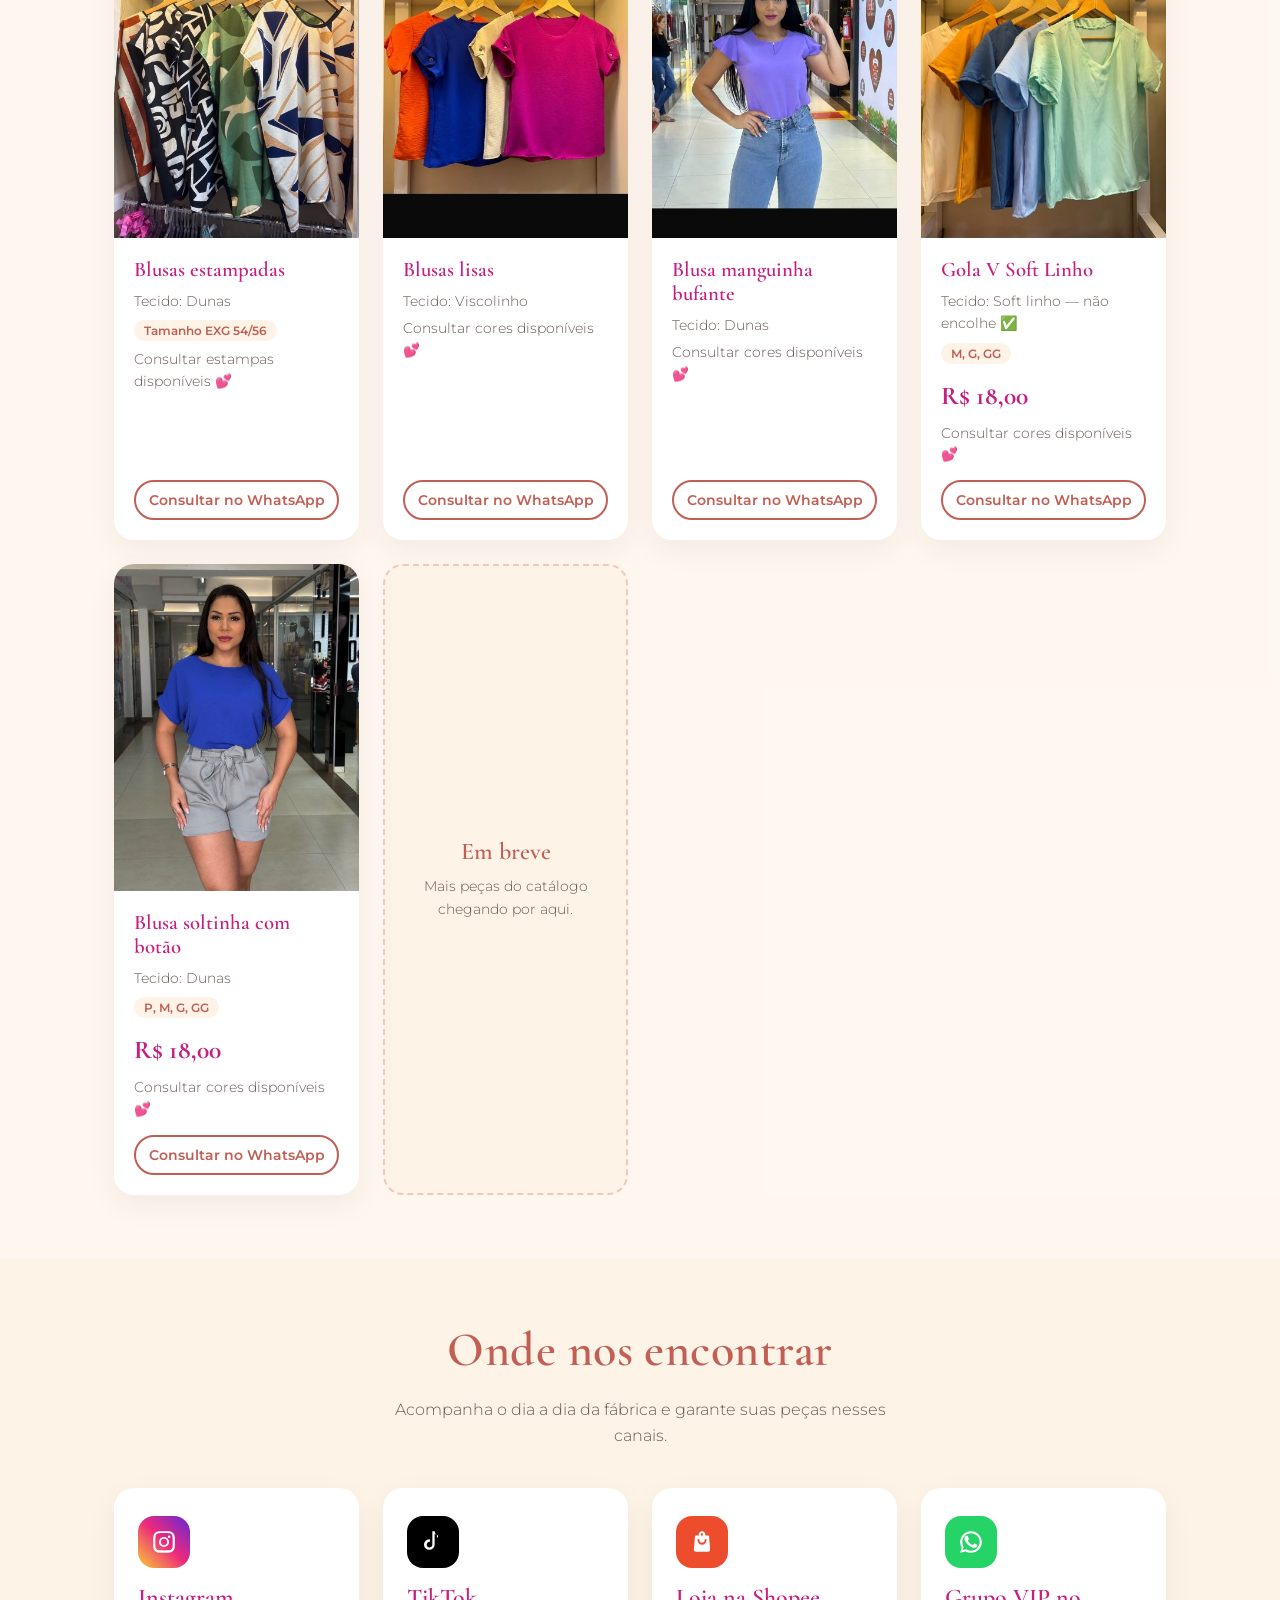
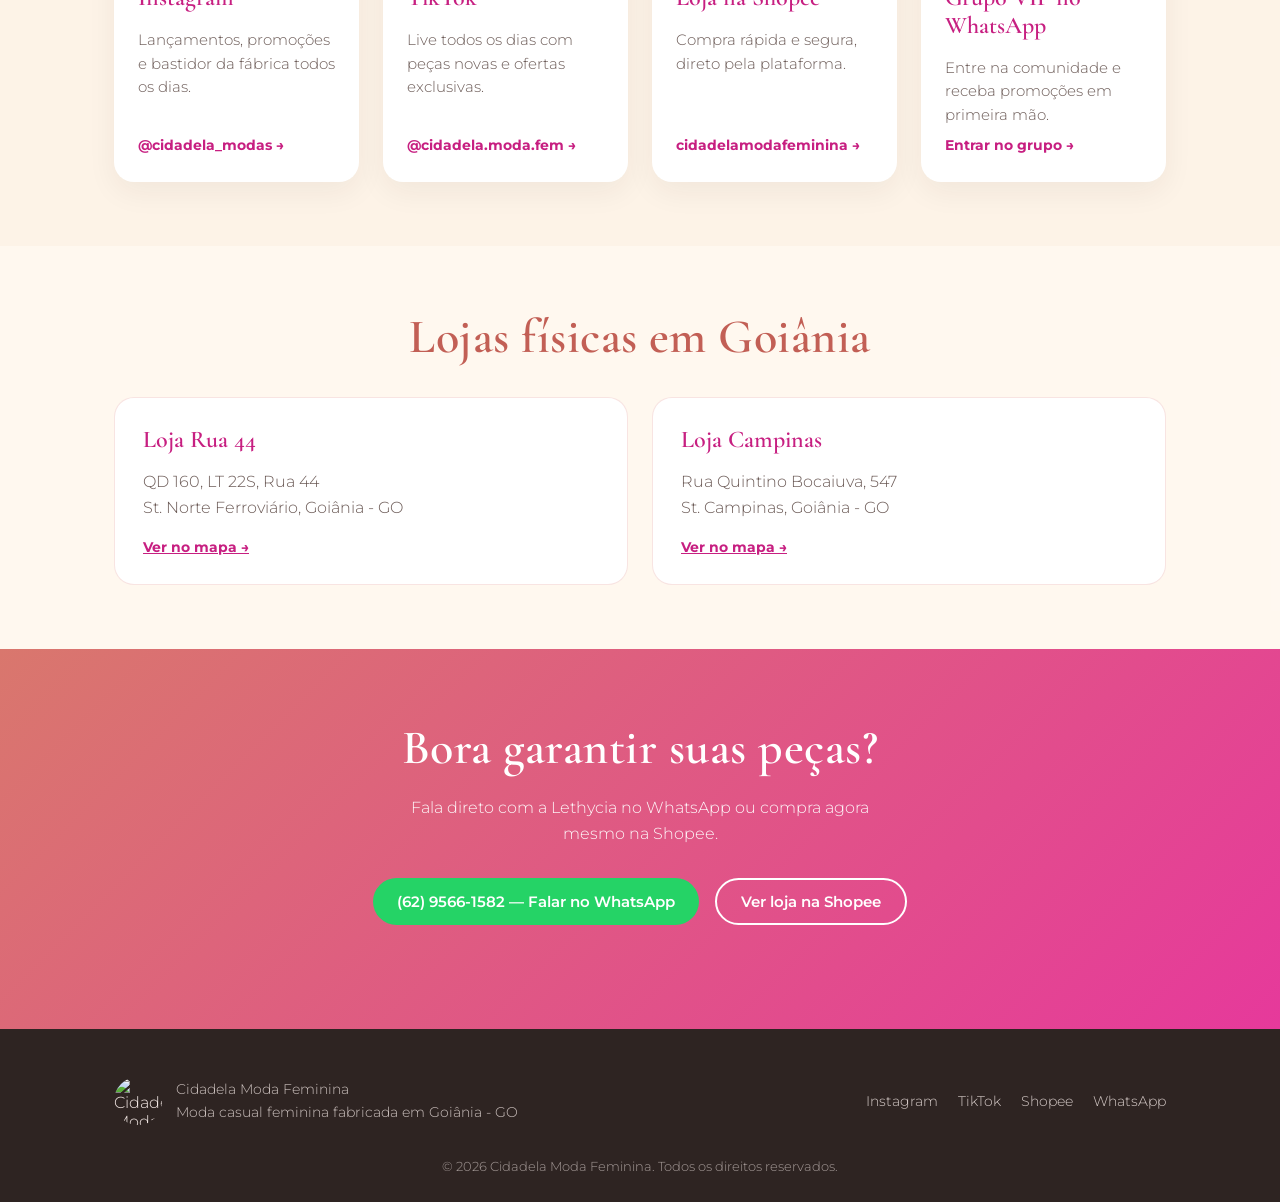
==== commit e2314e17: "Hero: imagem como fundo desfocado, cores rosê (shopee/eyebrow) e whatsapp verde no botão da vendedor" ====
--- a/site/index.html
+++ b/site/index.html
@@ -51,11 +51,8 @@
           </p>
           <div class="hero-actions">
             <a class="btn btn-primary" href="https://shopee.com.br/cidadelamodafeminina" target="_blank" rel="noopener">Comprar no Shopee</a>
-            <a class="btn btn-outline" href="https://wa.me/message/KGD7R2L3TGZCN1" target="_blank" rel="noopener">Falar com a vendedora</a>
-          </div>
-        </div>
-        <div class="hero-media">
-          <img src="assets/hero-banner.jpg" alt="Cidadela Moda Feminina — Estilo, cor e atitude do tamanho P ao G2" class="hero-logo">
+            <a class="btn btn-whatsapp" href="https://wa.me/message/KGD7R2L3TGZCN1" target="_blank" rel="noopener">Falar com a vendedora</a>
+          </div>
         </div>
       </div>
       <div class="hero-badges">
--- a/site/css/style.css
+++ b/site/css/style.css
@@ -3,6 +3,8 @@
   --coral-dark: #C25F55;
   --magenta: #E6399B;
   --magenta-dark: #C71F81;
+  --rose: #C24C60;
+  --rose-dark: #A83C4E;
   --cream: #FFF8F0;
   --cream-deep: #FDF3E7;
   --ink: #2E2422;
@@ -127,9 +129,9 @@
 .btn .icon { width: 18px; height: 18px; fill: currentColor; }
 
 .btn-primary {
-  background: var(--magenta);
+  background: var(--rose);
   color: #fff;
-  box-shadow: 0 8px 20px var(--shadow);
+  box-shadow: 0 8px 20px rgba(194, 76, 96, .35);
 }
 
 .btn-outline {
@@ -153,8 +155,30 @@
 
 /* Hero */
 .hero {
+  position: relative;
   padding: 64px 0 48px;
-  background: linear-gradient(rgba(255, 248, 240, .35), rgba(255, 248, 240, .8));
+  overflow: hidden;
+  isolation: isolate;
+}
+
+.hero::before {
+  content: '';
+  position: absolute;
+  inset: -20px;
+  z-index: -2;
+  background-image: url('../assets/hero-banner.jpg');
+  background-position: right center;
+  background-size: 145%;
+  background-repeat: no-repeat;
+  filter: blur(3px);
+}
+
+.hero::after {
+  content: '';
+  position: absolute;
+  inset: 0;
+  z-index: -1;
+  background: linear-gradient(90deg, var(--cream) 0%, rgba(255, 248, 240, .94) 40%, rgba(255, 248, 240, .68) 65%, rgba(255, 248, 240, .42) 100%);
 }
 
 .hero-inner {
@@ -164,11 +188,11 @@
   flex-wrap: wrap;
 }
 
-.hero-text { flex: 1 1 420px; }
+.hero-text { flex: 1 1 420px; max-width: 560px; }
 
 .eyebrow {
   display: inline-block;
-  background: var(--magenta);
+  background: var(--rose);
   color: #fff;
   padding: 6px 16px;
   border-radius: 999px;
@@ -212,18 +236,6 @@
   white-space: nowrap;
 }
 
-.hero-media {
-  flex: 1 1 280px;
-  display: flex;
-  justify-content: center;
-}
-
-.hero-logo {
-  width: min(460px, 90vw);
-  height: auto;
-  border-radius: 24px;
-  box-shadow: 0 20px 50px var(--shadow);
-}
 
 /* Benefícios */
 .beneficios {
@@ -589,6 +601,9 @@
   .nav { display: none; }
   .nav-toggle { display: block; }
   .header-cta { display: none; }
+
+  .hero::before { display: none; }
+  .hero::after { background: var(--cream); }
 
   .nav.open {
     display: flex;
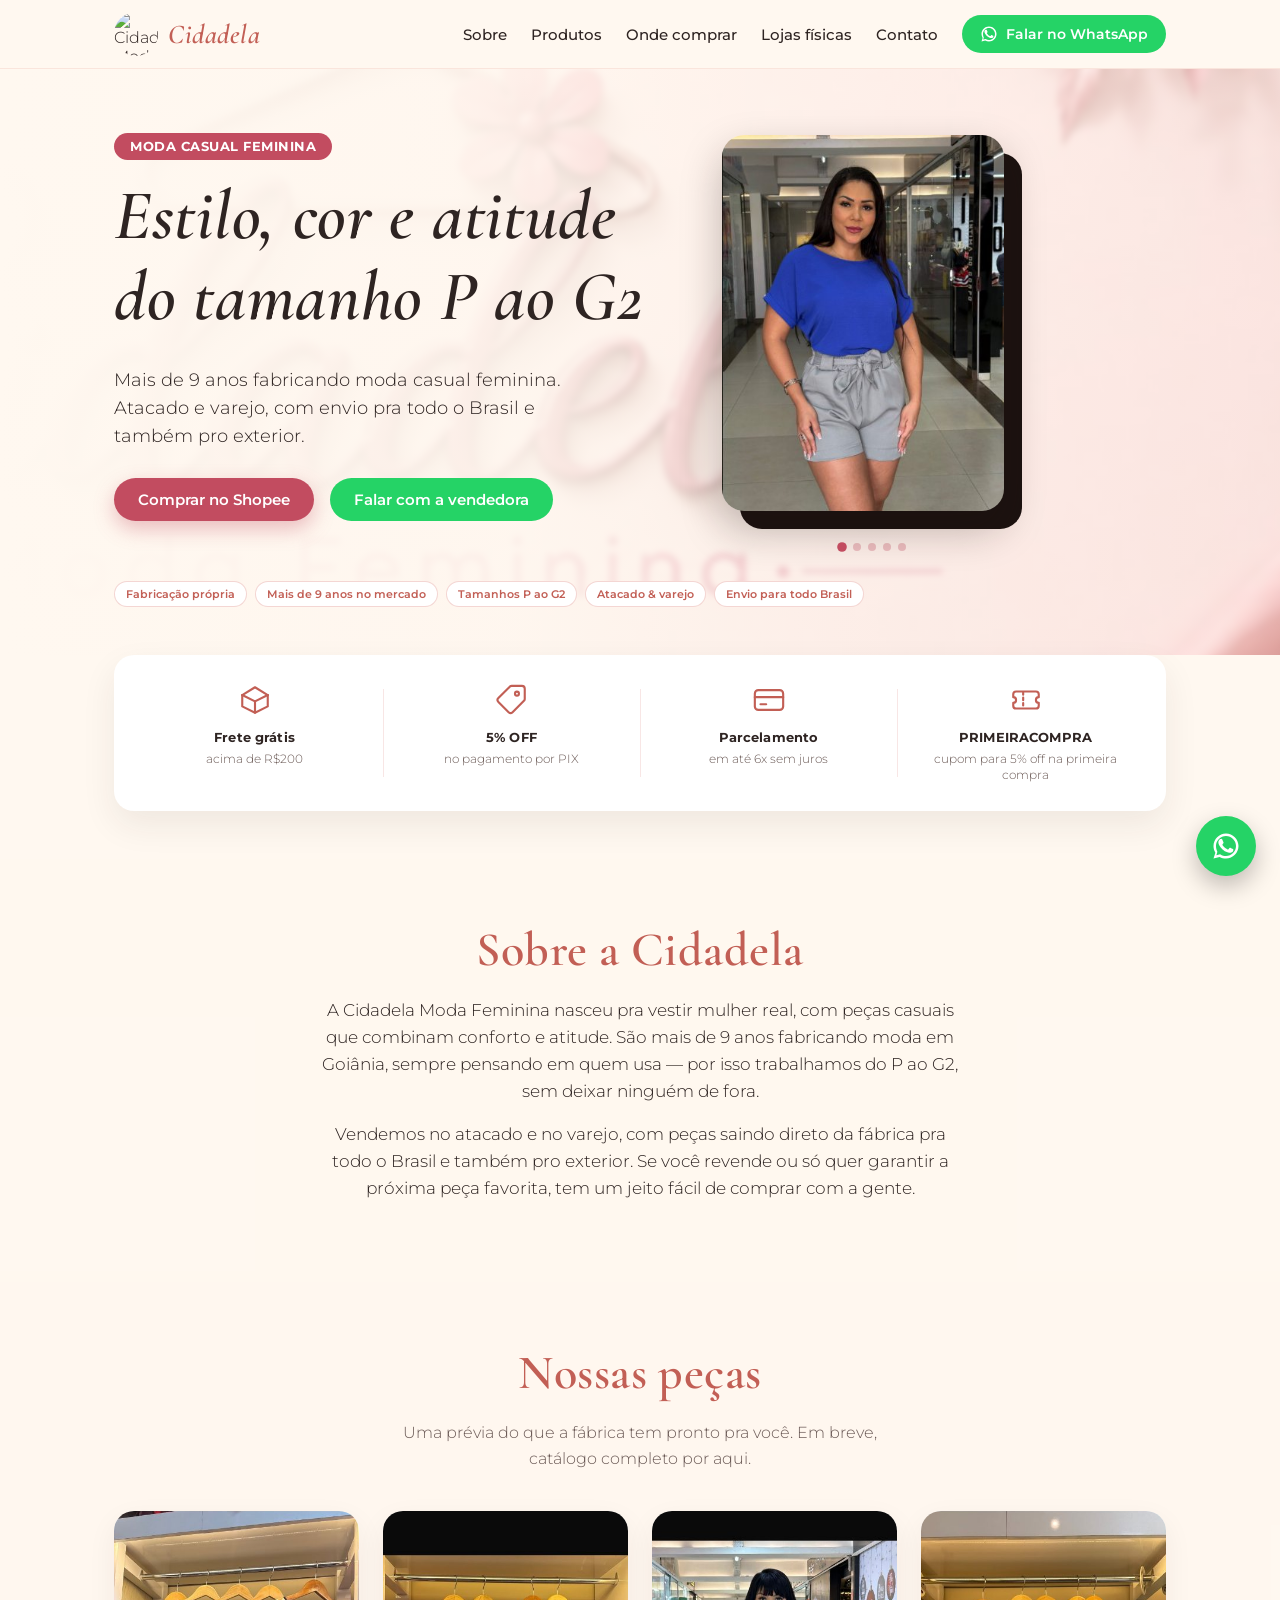
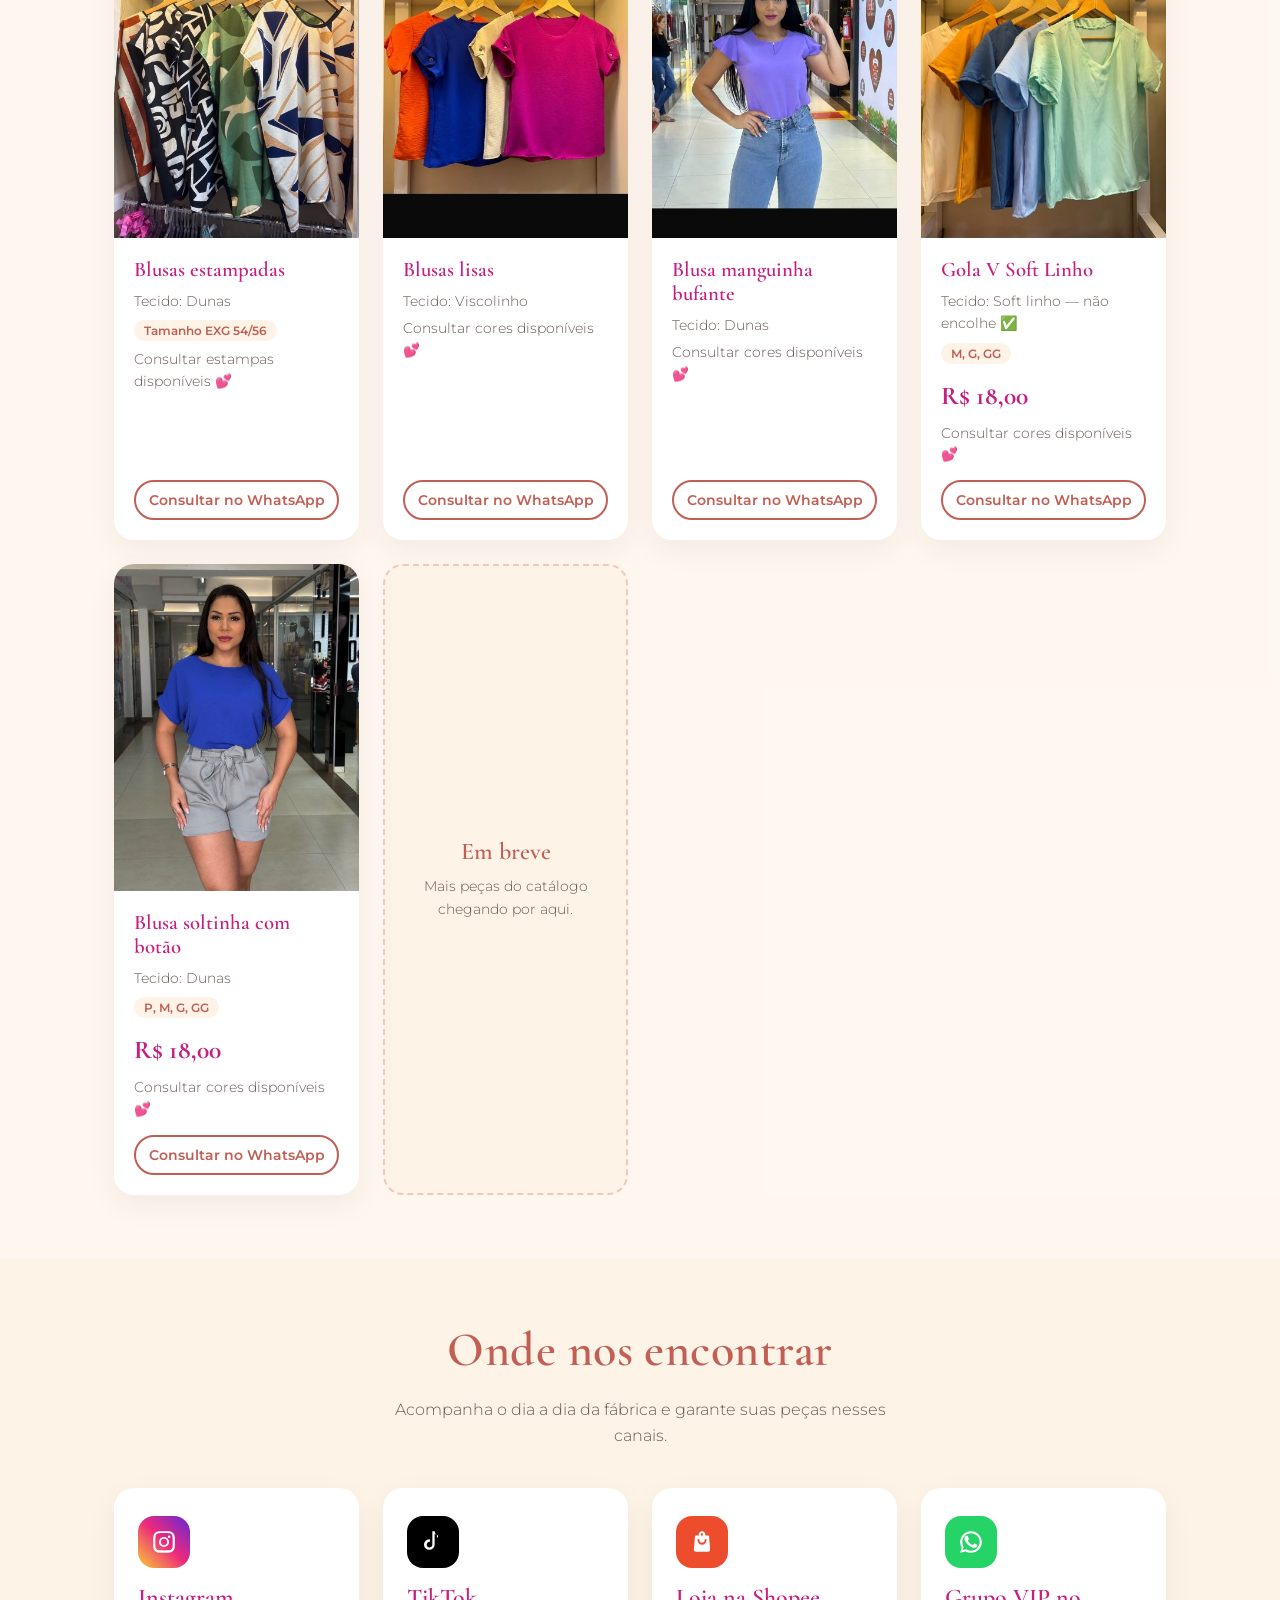
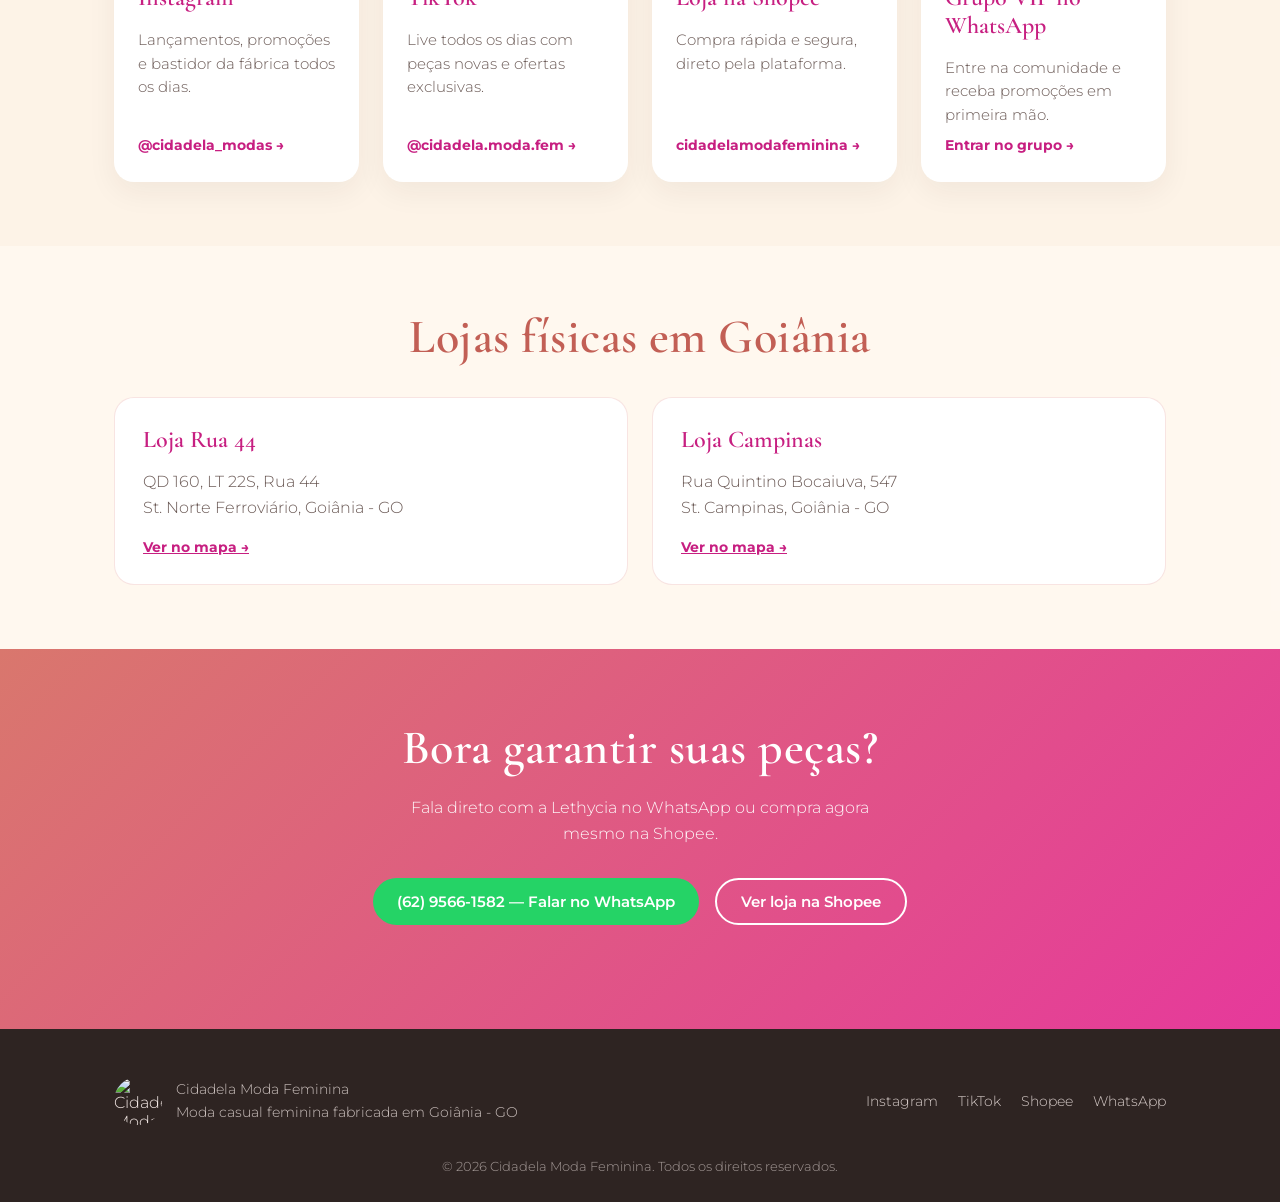
==== commit 416410cc: "Hero: carrossel de fotos de clientes com bordas arredondadas e sombra preta atrás" ====
--- a/site/index.html
+++ b/site/index.html
@@ -54,6 +54,27 @@
             <a class="btn btn-whatsapp" href="https://wa.me/message/KGD7R2L3TGZCN1" target="_blank" rel="noopener">Falar com a vendedora</a>
           </div>
         </div>
+
+        <div class="hero-media">
+          <div class="hero-carousel" id="heroCarousel">
+            <div class="hero-carousel-stack">
+              <div class="hero-carousel-frame">
+                <img src="assets/carrossel-hero/look-1.jpg" alt="Cliente Cidadela usando blusa regata azul-marinho com short branco" class="hero-carousel-slide active">
+                <img src="assets/carrossel-hero/look-2.jpg" alt="Cliente Cidadela usando blusa regata verde com short bege" class="hero-carousel-slide">
+                <img src="assets/carrossel-hero/look-3.jpg" alt="Cliente Cidadela usando blusa azul bic com short cinza" class="hero-carousel-slide">
+                <img src="assets/carrossel-hero/look-4.jpg" alt="Cliente Cidadela usando blusa azul bic manga curta com short cinza" class="hero-carousel-slide">
+                <img src="assets/carrossel-hero/look-5.jpg" alt="Cliente Cidadela usando blusa rosa com short terracota" class="hero-carousel-slide">
+              </div>
+            </div>
+            <div class="hero-carousel-dots">
+              <button type="button" class="active" aria-label="Ver look 1"></button>
+              <button type="button" aria-label="Ver look 2"></button>
+              <button type="button" aria-label="Ver look 3"></button>
+              <button type="button" aria-label="Ver look 4"></button>
+              <button type="button" aria-label="Ver look 5"></button>
+            </div>
+          </div>
+        </div>
       </div>
       <div class="hero-badges">
         <span>Fabricação própria</span>
--- a/site/css/style.css
+++ b/site/css/style.css
@@ -189,6 +189,75 @@
 }
 
 .hero-text { flex: 1 1 420px; max-width: 560px; }
+
+.hero-media {
+  flex: 0 1 300px;
+  display: flex;
+  justify-content: center;
+}
+
+.hero-carousel {
+  width: min(300px, 78vw);
+}
+
+.hero-carousel-stack {
+  position: relative;
+  padding: 0 18px 18px 0;
+}
+
+.hero-carousel-stack::before {
+  content: '';
+  position: absolute;
+  top: 18px;
+  right: 0;
+  bottom: 0;
+  left: 18px;
+  background: #1c1210;
+  border-radius: 22px;
+}
+
+.hero-carousel-frame {
+  position: relative;
+  aspect-ratio: 3 / 4;
+  border-radius: 22px;
+  overflow: hidden;
+  box-shadow: 0 18px 40px rgba(28, 18, 16, .28);
+}
+
+.hero-carousel-slide {
+  position: absolute;
+  inset: 0;
+  width: 100%;
+  height: 100%;
+  object-fit: cover;
+  opacity: 0;
+  transition: opacity .8s ease;
+}
+
+.hero-carousel-slide.active { opacity: 1; }
+
+.hero-carousel-dots {
+  display: flex;
+  gap: 7px;
+  justify-content: center;
+  margin-top: 14px;
+}
+
+.hero-carousel-dots button {
+  width: 8px;
+  height: 8px;
+  padding: 0;
+  border: none;
+  border-radius: 50%;
+  background: rgba(194, 76, 96, .3);
+  cursor: pointer;
+  transition: background .2s ease, transform .2s ease;
+}
+
+.hero-carousel-dots button.active {
+  background: var(--rose);
+  transform: scale(1.2);
+}
 
 .eyebrow {
   display: inline-block;
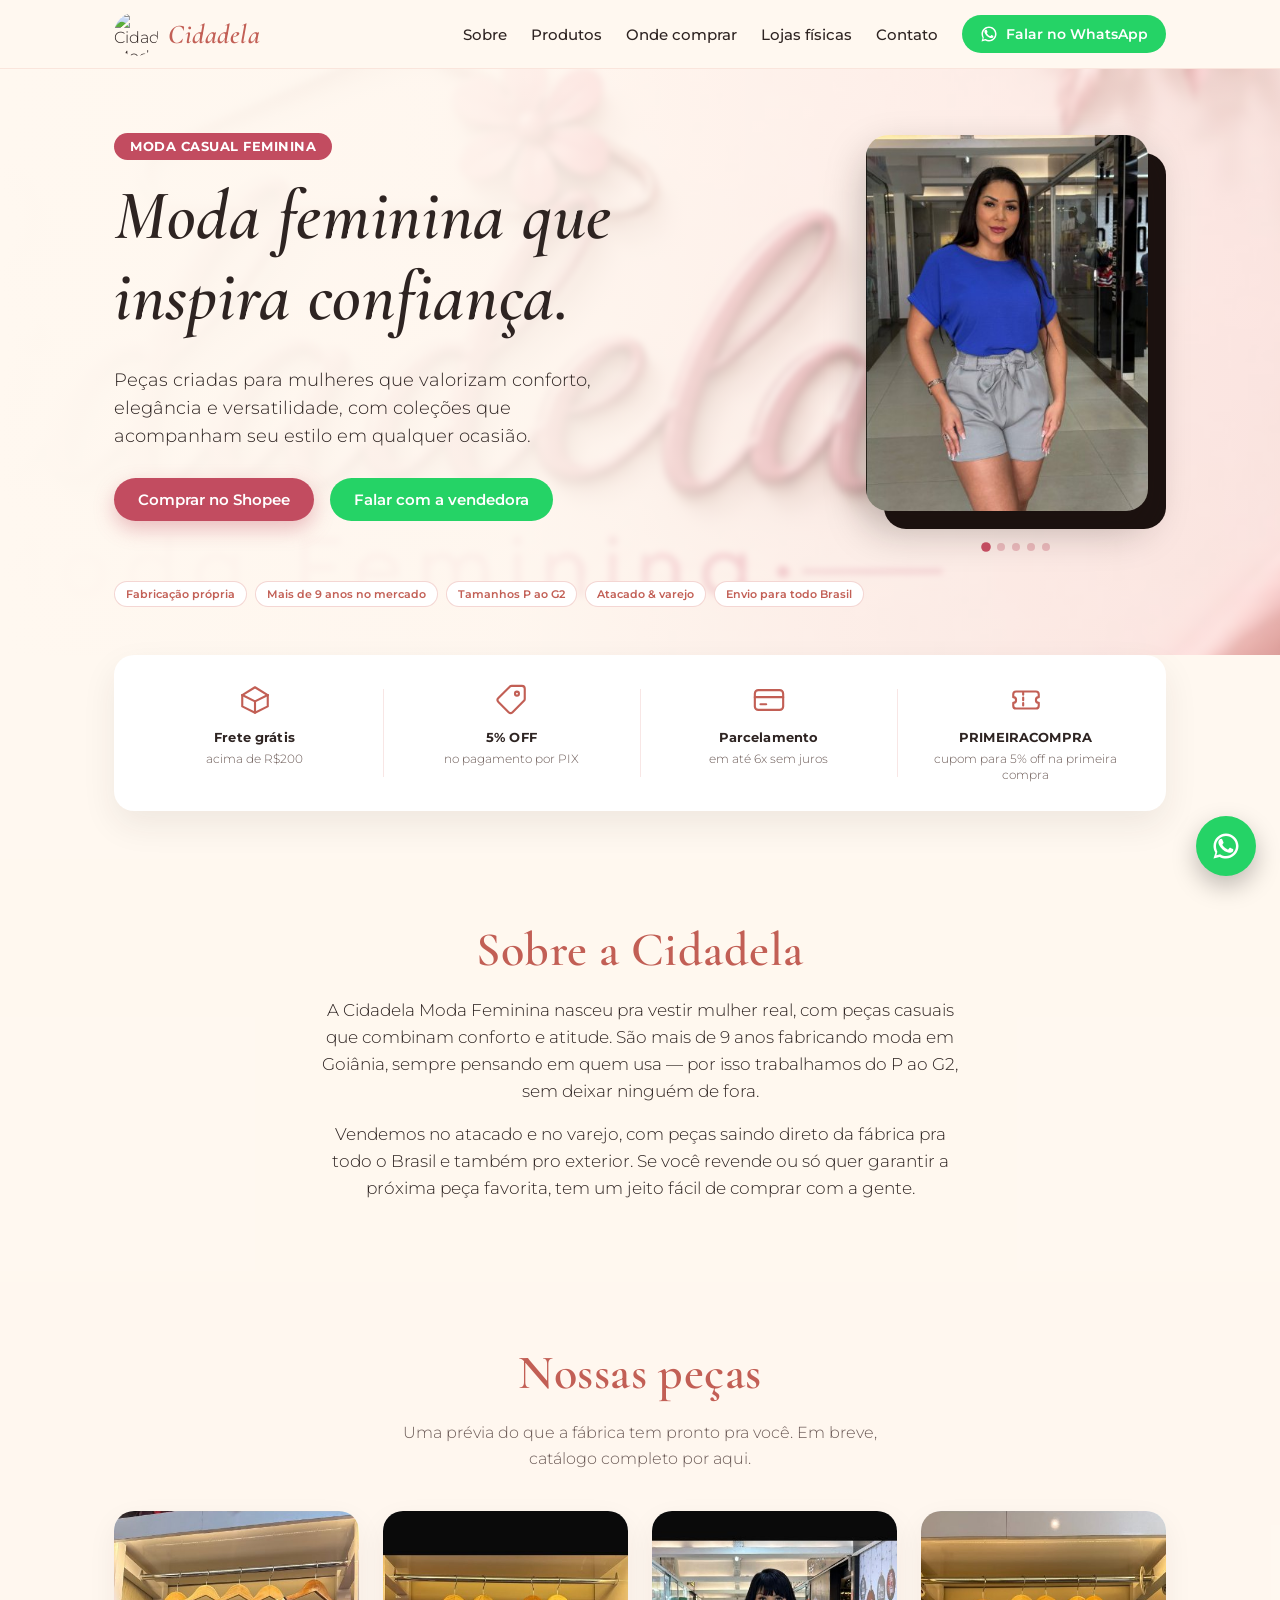
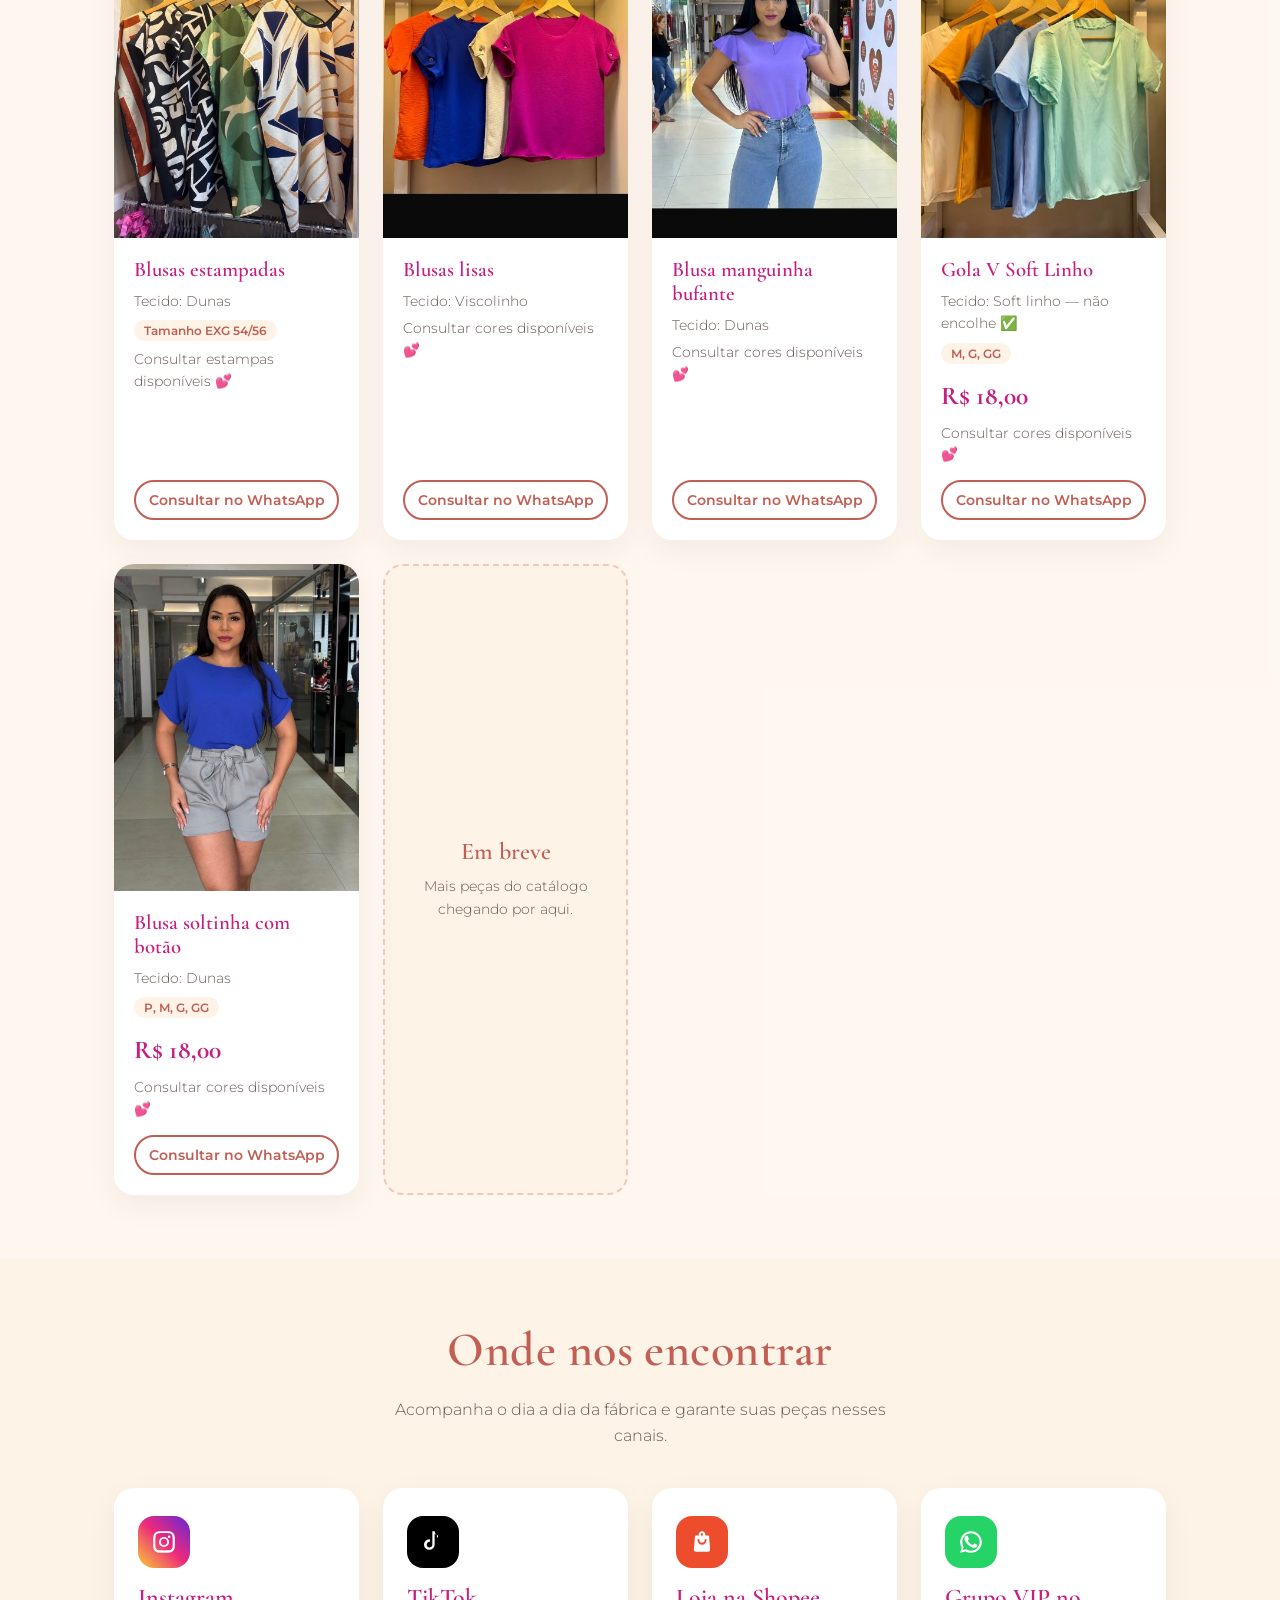
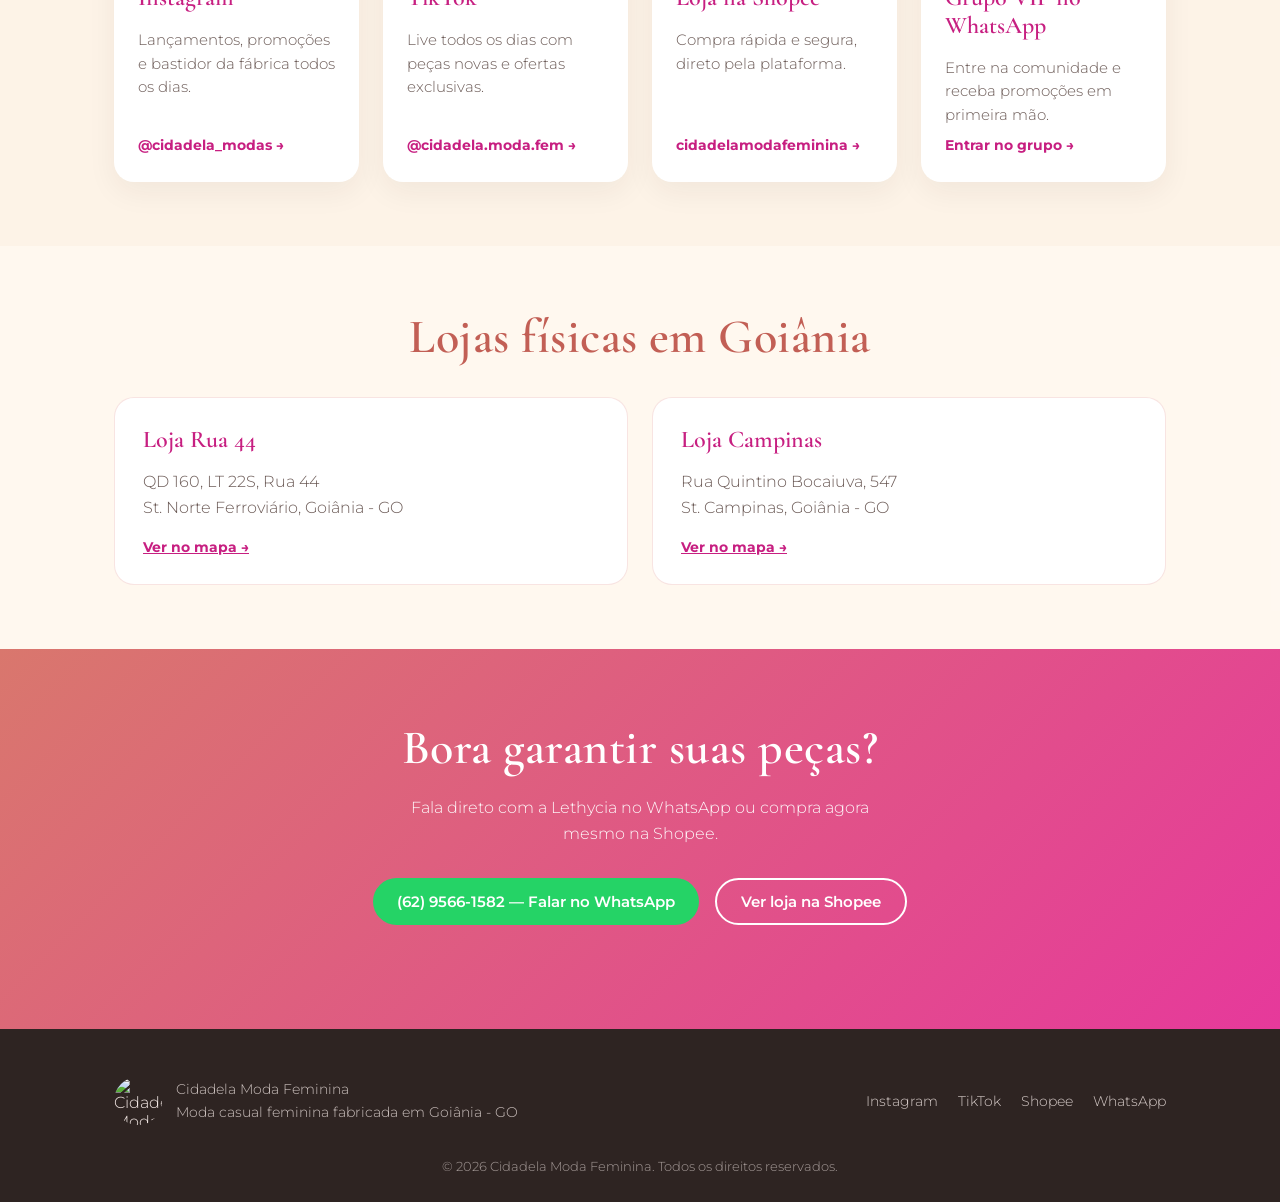
==== commit cdc1c672: "Hero: novo título/texto e carrossel alinhado mais à direita" ====
--- a/site/index.html
+++ b/site/index.html
@@ -44,10 +44,11 @@
       <div class="hero-inner">
         <div class="hero-text">
           <span class="eyebrow">Moda Casual Feminina</span>
-          <h1>Estilo, cor e atitude do tamanho P ao G2</h1>
+          <h1>Moda feminina que inspira confiança.</h1>
           <p class="hero-sub">
-            Mais de 9 anos fabricando moda casual feminina. Atacado e varejo,
-            com envio pra todo o Brasil e também pro exterior.
+            Peças criadas para mulheres que valorizam conforto, elegância e
+            versatilidade, com coleções que acompanham seu estilo em
+            qualquer ocasião.
           </p>
           <div class="hero-actions">
             <a class="btn btn-primary" href="https://shopee.com.br/cidadelamodafeminina" target="_blank" rel="noopener">Comprar no Shopee</a>
--- a/site/css/style.css
+++ b/site/css/style.css
@@ -194,6 +194,7 @@
   flex: 0 1 300px;
   display: flex;
   justify-content: center;
+  margin-left: auto;
 }
 
 .hero-carousel {
